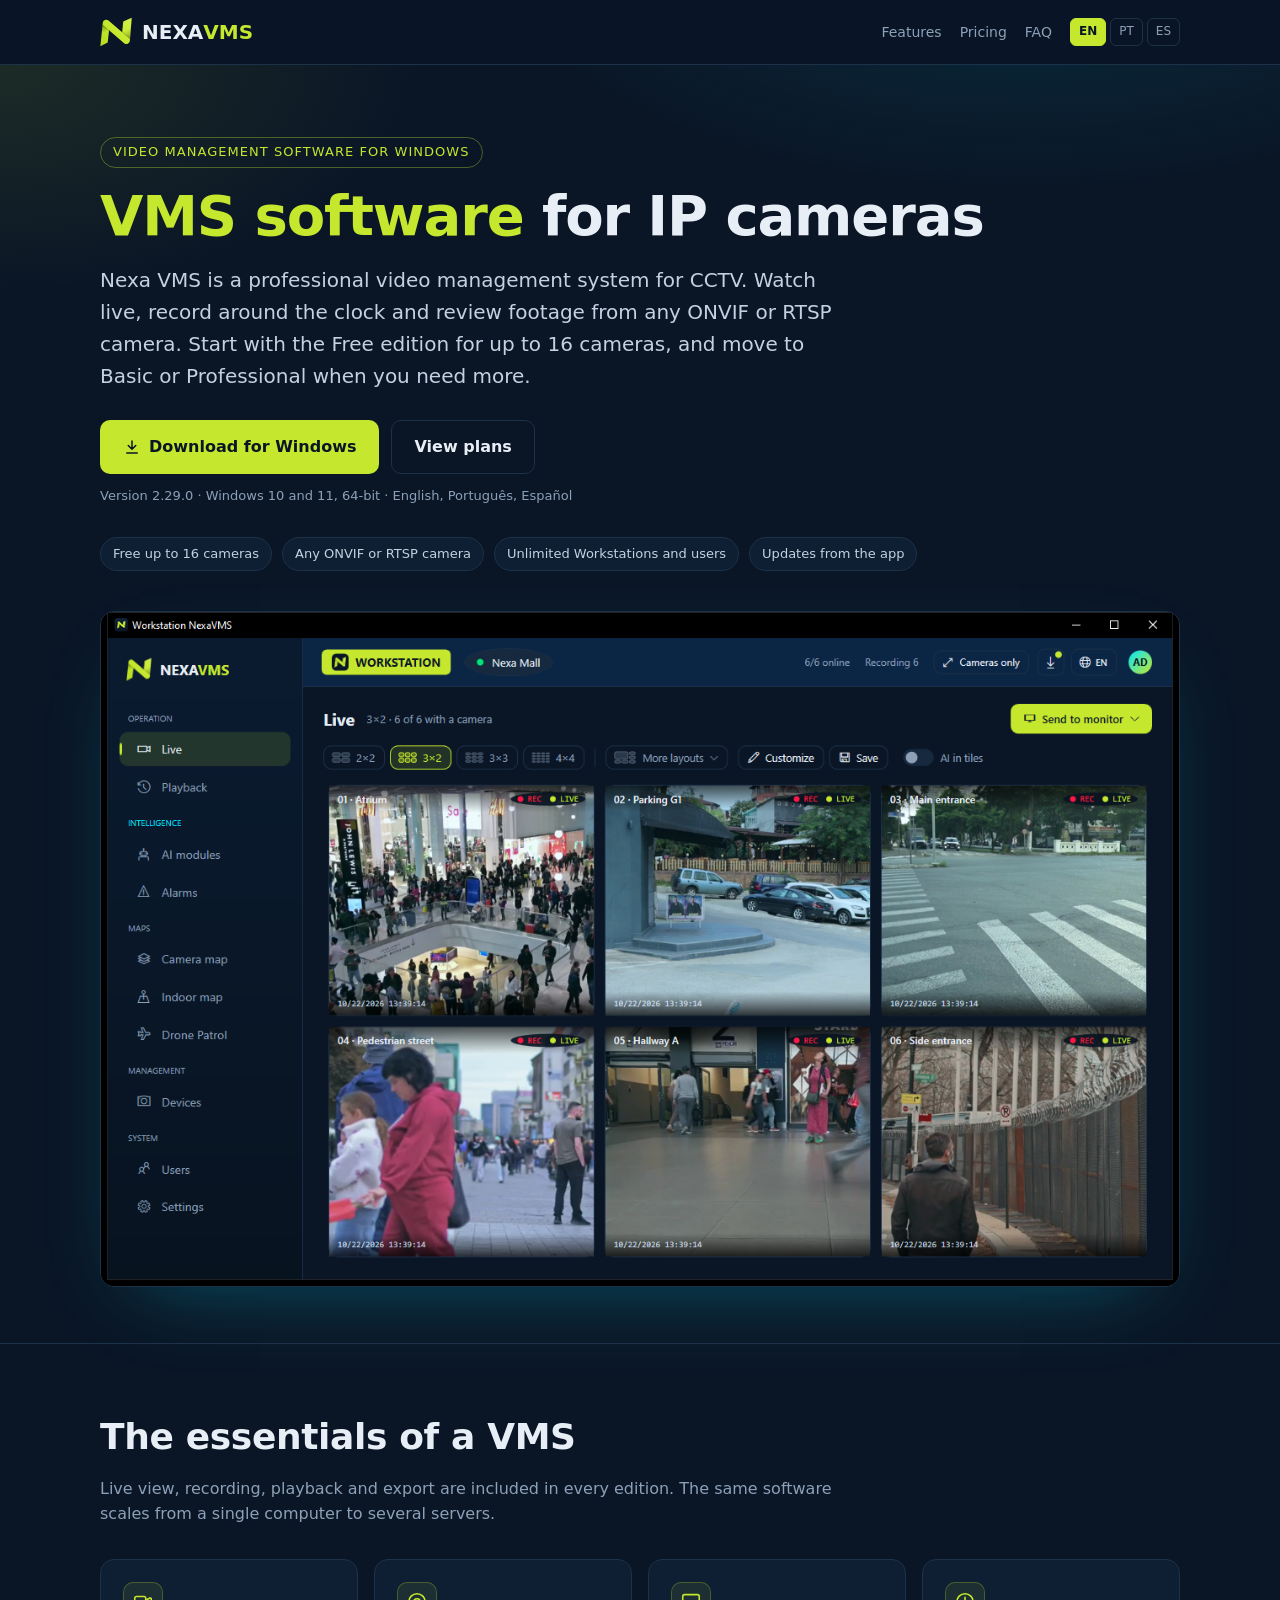
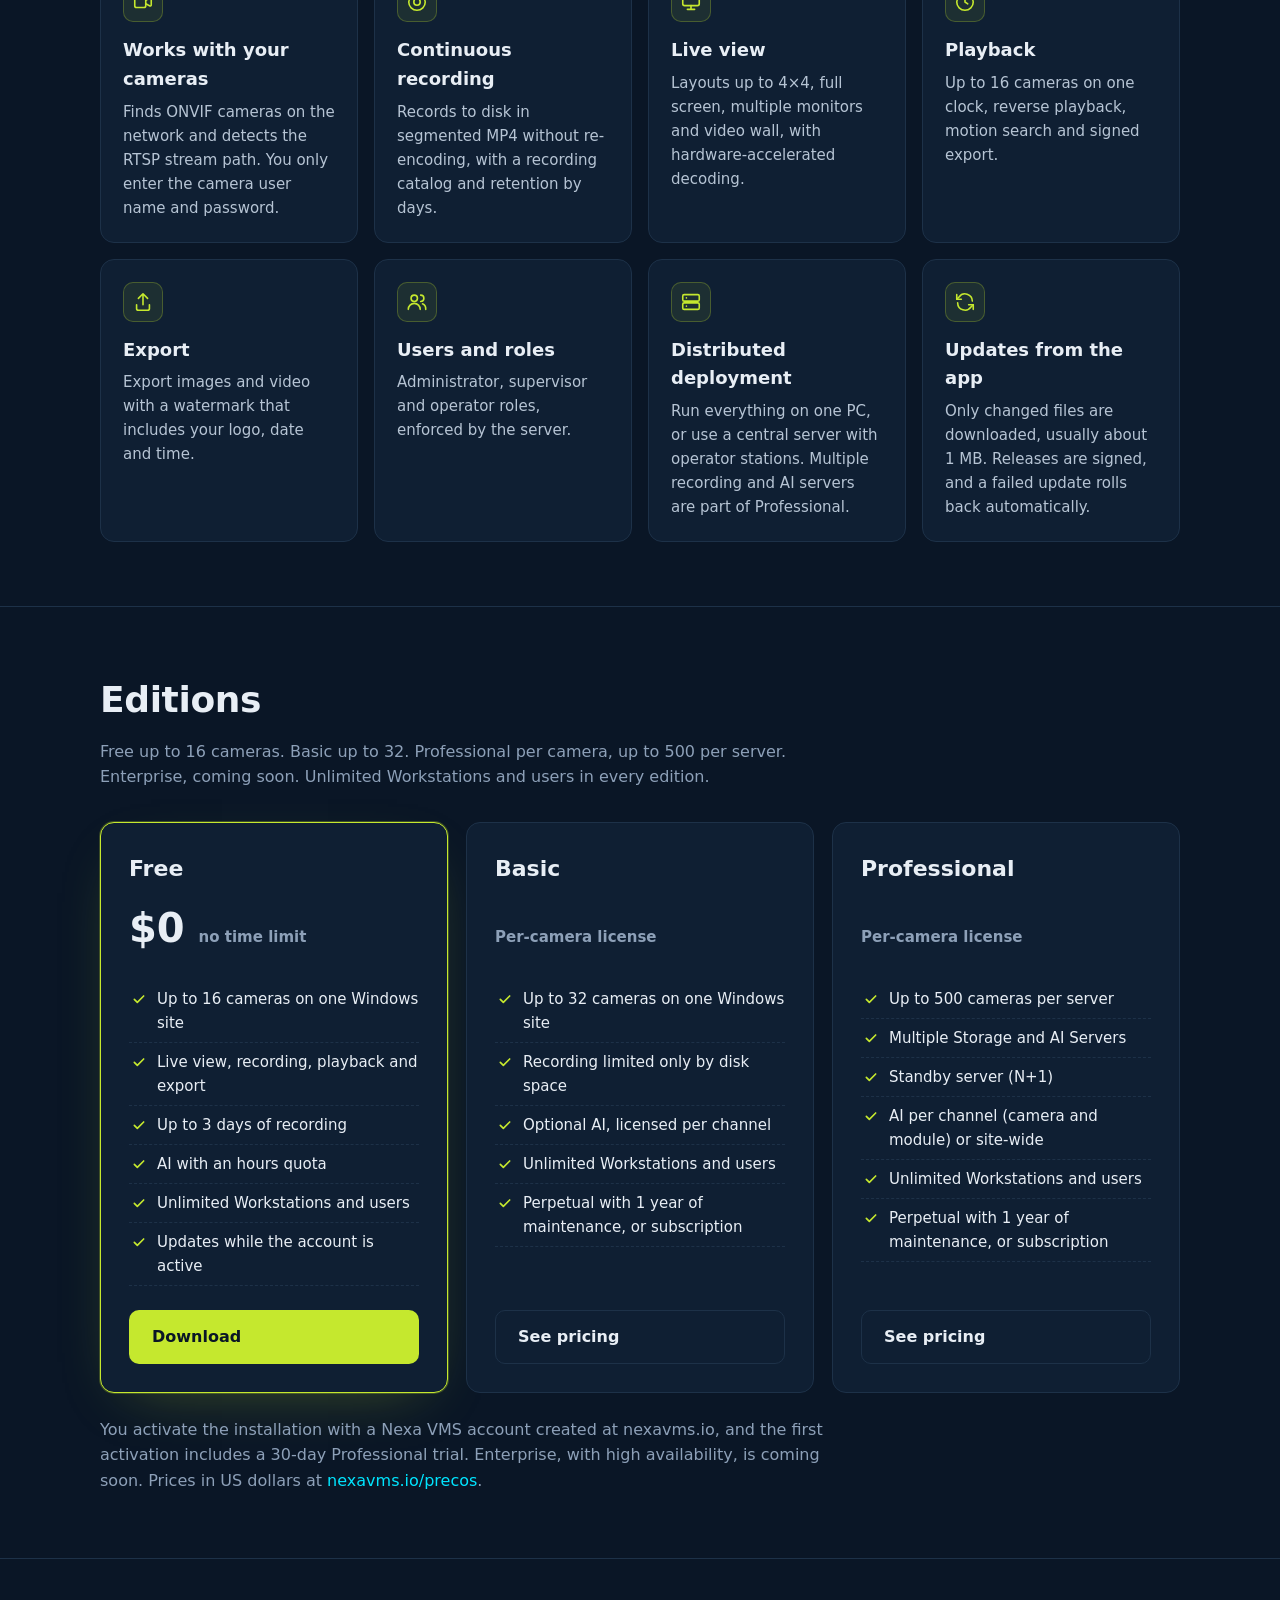
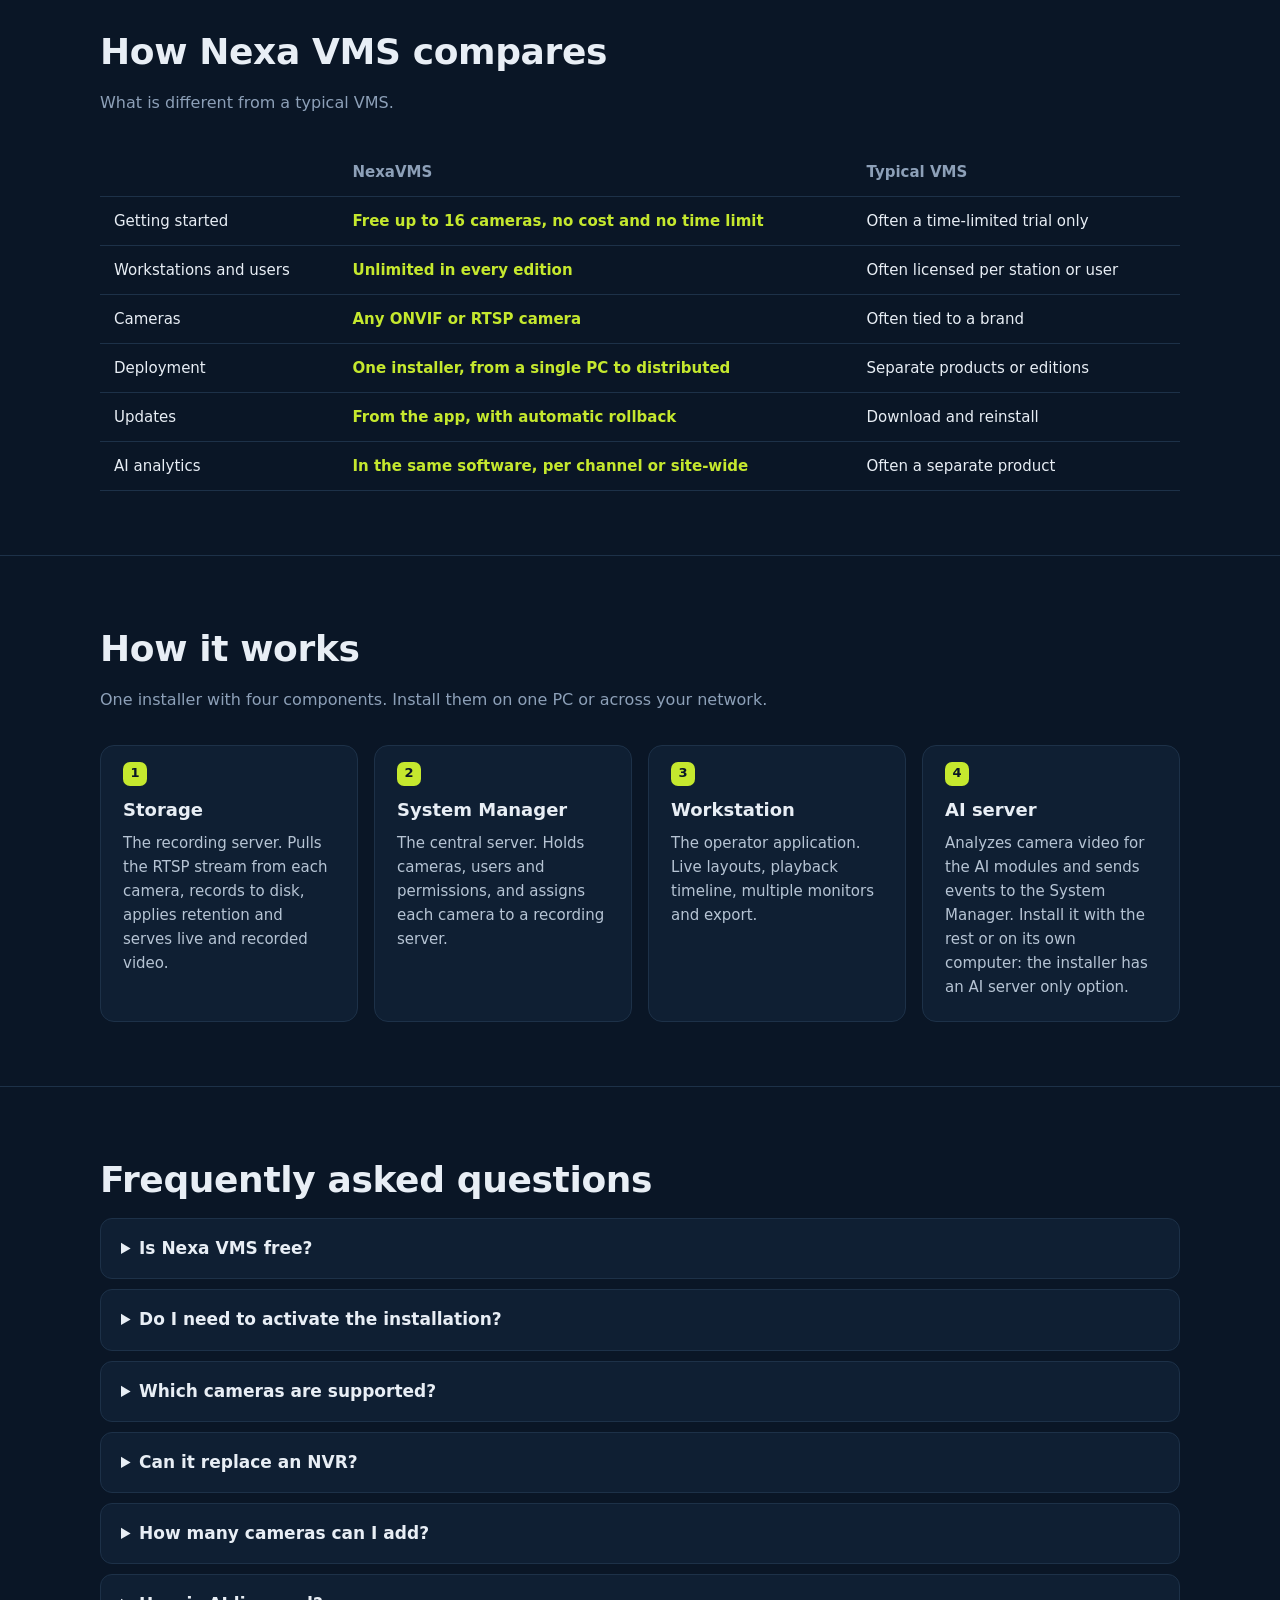
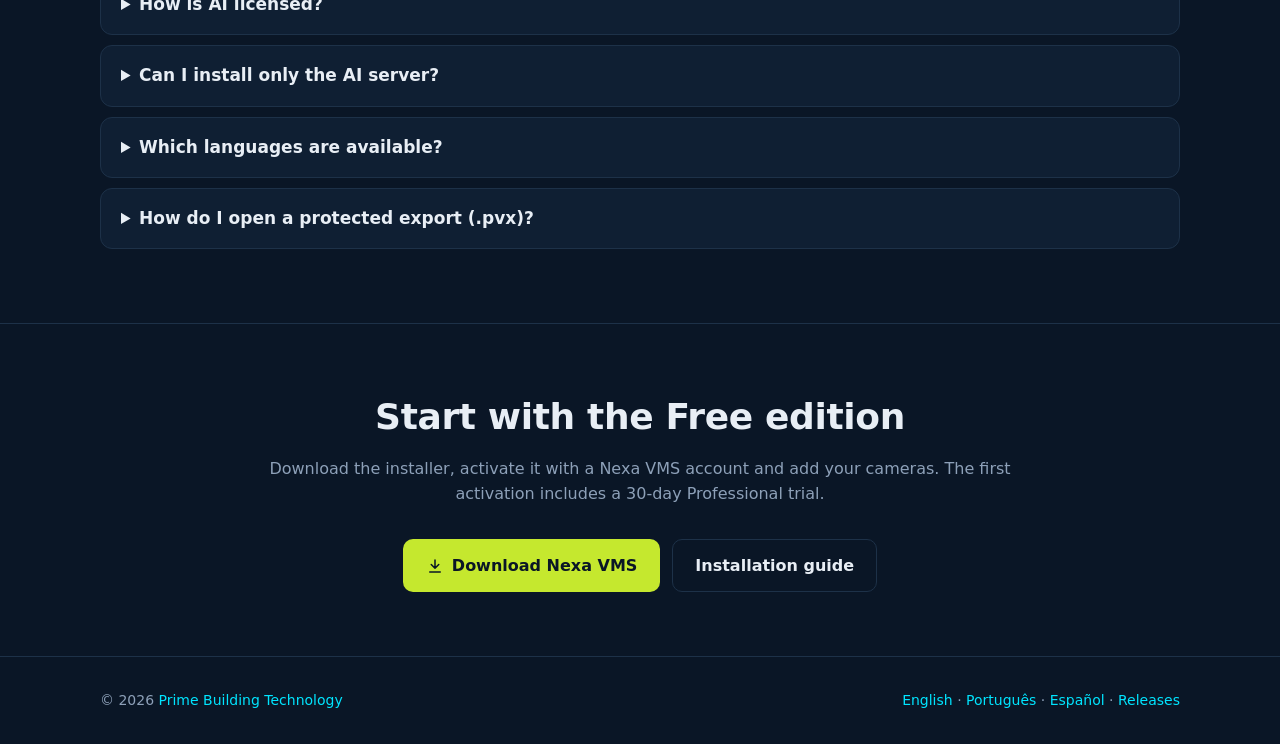
==== docs/index.html @ 9f3c4d34 "NexaVMS 2.29.0" ====
<!doctype html>
<html lang="en">
<head>
<meta charset="utf-8">
<meta name="viewport" content="width=device-width, initial-scale=1">
<title>NexaVMS | VMS software for IP cameras and CCTV</title>
<meta name="description" content="Video management software (VMS) for Windows. Live view, continuous recording, playback and export for any ONVIF or RTSP IP camera. Free edition for up to 16 cameras.">
<link rel="canonical" href="https://daniel1ux.github.io/Prime-VMS-Public/">
<link rel="alternate" hreflang="en" href="https://daniel1ux.github.io/Prime-VMS-Public/">
<link rel="alternate" hreflang="pt-BR" href="https://daniel1ux.github.io/Prime-VMS-Public/pt/">
<link rel="alternate" hreflang="es" href="https://daniel1ux.github.io/Prime-VMS-Public/es/">
<link rel="alternate" hreflang="x-default" href="https://daniel1ux.github.io/Prime-VMS-Public/">
<meta name="theme-color" content="#0a1626">
<meta property="og:type" content="website">
<meta property="og:site_name" content="NexaVMS">
<meta property="og:title" content="NexaVMS | VMS software for IP cameras">
<meta property="og:description" content="Live view, continuous recording, playback and export for any ONVIF or RTSP camera. Free up to 16 cameras, Basic up to 32 and Professional per camera.">
<meta property="og:url" content="https://daniel1ux.github.io/Prime-VMS-Public/">
<meta property="og:image" content="https://daniel1ux.github.io/Prime-VMS-Public/assets/og.png">
<meta property="og:locale" content="en_US">
<meta property="og:locale:alternate" content="pt_BR">
<meta property="og:locale:alternate" content="es_ES">
<meta name="twitter:card" content="summary_large_image">
<link rel="icon" href="assets/favicon.svg" type="image/svg+xml">
<link rel="stylesheet" href="assets/site.css">
<script type="application/ld+json">
{
  "@context": "https://schema.org",
  "@type": "SoftwareApplication",
  "name": "NexaVMS",
  "description": "Video management software (VMS) for IP cameras: live view, continuous recording, playback and export. Free edition up to 16 cameras, Basic up to 32 and Professional per camera, up to 500 per server. Unlimited Workstations and users in every edition.",
  "applicationCategory": "SecurityApplication",
  "applicationSubCategory": "Video management software (VMS)",
  "operatingSystem": "Windows 10, Windows 11",
  "softwareVersion": "2.29.0",
  "inLanguage": ["en", "pt-BR", "es"],
  "downloadUrl": "https://github.com/Daniel1ux/Prime-VMS-Public/releases/latest",
  "url": "https://daniel1ux.github.io/Prime-VMS-Public/",
  "image": "https://daniel1ux.github.io/Prime-VMS-Public/assets/workstation-en.png",
  "offers": { "@type": "Offer", "name": "Nexa VMS Free", "description": "Free edition: up to 16 cameras on one Windows site, up to 3 days of recording, no time limit.", "price": "0", "priceCurrency": "USD", "category": "free", "url": "https://nexavms.io/precos" },
  "publisher": { "@type": "Organization", "name": "Prime Building Technology", "url": "https://primebr.com.br/" }
}
</script>
<script type="application/ld+json">
{
  "@context": "https://schema.org",
  "@type": "FAQPage",
  "mainEntity": [
    { "@type": "Question", "name": "Is Nexa VMS free?", "acceptedAnswer": { "@type": "Answer", "text": "The Free edition costs nothing and has no time limit. It covers up to 16 cameras on one Windows site, with up to 3 days of recording and an AI hours quota. Basic and Professional are licensed per camera, either as a perpetual license with 1 year of maintenance or as a subscription. Prices in US dollars are at nexavms.io/precos." } },
    { "@type": "Question", "name": "Do I need to activate the installation?", "acceptedAnswer": { "@type": "Answer", "text": "Yes. You activate the installation from the System Manager Console with a Nexa VMS account created at nexavms.io. Until it is activated, the system does not record or show video. The first activation includes a 30-day Professional trial. After that, the installation returns to Free unless you buy a license." } },
    { "@type": "Question", "name": "Which cameras are supported?", "acceptedAnswer": { "@type": "Answer", "text": "Any IP camera with ONVIF or RTSP. Nexa VMS finds ONVIF cameras on the network and detects the stream path." } },
    { "@type": "Question", "name": "Can it replace an NVR?", "acceptedAnswer": { "@type": "Answer", "text": "Nexa VMS records IP cameras directly on a Windows PC or server, with retention by days. It can also record from existing recorders that provide RTSP streams." } },
    { "@type": "Question", "name": "How many cameras can I add?", "acceptedAnswer": { "@type": "Answer", "text": "Up to 16 on Free and up to 32 on Basic. Professional is licensed per camera, up to 500 per server, with multiple Storage and AI Servers and a standby server (N+1). The Enterprise edition, with high availability, is coming soon." } },
    { "@type": "Question", "name": "How is AI licensed?", "acceptedAnswer": { "@type": "Answer", "text": "Video analytics (people counting, face recognition, license plates, smart search and perimeter protection) are licensed per channel, meaning per camera and module, or as site-wide AI. Free includes an AI hours quota. On Free, face recognition is available only in demo mode and during the trial." } },
    { "@type": "Question", "name": "Can I install only the AI server?", "acceptedAnswer": { "@type": "Answer", "text": "Yes. In the installer, choose AI server only. It installs just the AI server on that computer, with its own name, address and password, and can connect it to an existing System Manager right away or later. You can have several AI servers." } },
    { "@type": "Question", "name": "Which languages are available?", "acceptedAnswer": { "@type": "Answer", "text": "English, Portuguese (Brazil) and Spanish, in the apps, the installer and the release notes." } }
  ]
}
</script>
</head>
<body>
<header class="top">
  <div class="wrap">
    <a class="brand" href="./"><img class="logo-n" src="assets/nexavms-n.svg" width="32" height="32" alt=""><span>NEXA<b>VMS</b></span></a>
    <nav>
      <a class="hide-sm" href="#features">Features</a>
      <a class="hide-sm" href="#pricing">Pricing</a>
      <a class="hide-sm" href="#faq">FAQ</a>
      <span class="langs"><a href="./" aria-current="page" hreflang="en">EN</a><a href="pt/" hreflang="pt-BR">PT</a><a href="es/" hreflang="es">ES</a></span>
    </nav>
  </div>
</header>

<main>
<div class="hero">
  <div class="wrap">
    <span class="eyebrow">Video management software for Windows</span>
    <h1><em>VMS software</em> for IP cameras</h1>
    <p class="lead">Nexa VMS is a professional video management system for CCTV. Watch live, record around the clock and review footage from any ONVIF or RTSP camera. Start with the Free edition for up to 16 cameras, and move to Basic or Professional when you need more.</p>
    <div class="cta">
      <a class="btn btn-primary" href="https://github.com/Daniel1ux/Prime-VMS-Public/releases/latest"><svg viewBox="0 0 24 24" aria-hidden="true"><path d="M12 4v11M7 10l5 5 5-5M5 20h14"/></svg>Download for Windows</a>
      <a class="btn btn-ghost" href="#pricing">View plans</a>
      <small>Version 2.29.0 · Windows 10 and 11, 64-bit · English, Português, Español</small>
    </div>
    <div class="trust">
      <span>Free up to 16 cameras</span><span>Any ONVIF or RTSP camera</span><span>Unlimited Workstations and users</span><span>Updates from the app</span>
    </div>
    <img class="shot" src="assets/workstation-en.png" width="1280" height="800" alt="Nexa VMS Workstation with a live view layout of IP cameras">
  </div>
</div>

<section id="features">
  <div class="wrap">
    <h2>The essentials of a VMS</h2>
    <p class="sub">Live view, recording, playback and export are included in every edition. The same software scales from a single computer to several servers.</p>
    <div class="grid">
      <div class="card"><div class="ico"><svg viewBox="0 0 24 24" aria-hidden="true"><path d="M15 10l4.55-2.28A1 1 0 0 1 21 8.62v6.76a1 1 0 0 1-1.45.9L15 14"/><rect x="3" y="6" width="12" height="12" rx="2"/></svg></div><h3>Works with your cameras</h3><p>Finds ONVIF cameras on the network and detects the RTSP stream path. You only enter the camera user name and password.</p></div>
      <div class="card"><div class="ico"><svg viewBox="0 0 24 24" aria-hidden="true"><circle cx="12" cy="12" r="9"/><circle cx="12" cy="12" r="3.5"/></svg></div><h3>Continuous recording</h3><p>Records to disk in segmented MP4 without re-encoding, with a recording catalog and retention by days.</p></div>
      <div class="card"><div class="ico"><svg viewBox="0 0 24 24" aria-hidden="true"><rect x="3" y="4" width="18" height="12" rx="2"/><path d="M8 20h8M12 16v4"/></svg></div><h3>Live view</h3><p>Layouts up to 4×4, full screen, multiple monitors and video wall, with hardware-accelerated decoding.</p></div>
      <div class="card"><div class="ico"><svg viewBox="0 0 24 24" aria-hidden="true"><circle cx="12" cy="12" r="9"/><path d="M12 7v5l3 2"/></svg></div><h3>Playback</h3><p>Up to 16 cameras on one clock, reverse playback, motion search and signed export.</p></div>
      <div class="card"><div class="ico"><svg viewBox="0 0 24 24" aria-hidden="true"><path d="M12 15V3M7 8l5-5 5 5"/><path d="M5 15v4a2 2 0 0 0 2 2h10a2 2 0 0 0 2-2v-4"/></svg></div><h3>Export</h3><p>Export images and video with a watermark that includes your logo, date and time.</p></div>
      <div class="card"><div class="ico"><svg viewBox="0 0 24 24" aria-hidden="true"><circle cx="9" cy="8" r="3.5"/><path d="M2.5 20a6.5 6.5 0 0 1 13 0"/><path d="M16 4.5a3.5 3.5 0 0 1 0 7M18 14a6 6 0 0 1 3.5 6"/></svg></div><h3>Users and roles</h3><p>Administrator, supervisor and operator roles, enforced by the server.</p></div>
      <div class="card"><div class="ico"><svg viewBox="0 0 24 24" aria-hidden="true"><rect x="3" y="4" width="18" height="7" rx="1.5"/><rect x="3" y="13" width="18" height="7" rx="1.5"/><path d="M7 7.5h.01M7 16.5h.01"/></svg></div><h3>Distributed deployment</h3><p>Run everything on one PC, or use a central server with operator stations. Multiple recording and AI servers are part of Professional.</p></div>
      <div class="card"><div class="ico"><svg viewBox="0 0 24 24" aria-hidden="true"><path d="M20 11a8 8 0 0 0-14.5-4.5L3 9"/><path d="M3 4v5h5"/><path d="M4 13a8 8 0 0 0 14.5 4.5L21 15"/><path d="M21 20v-5h-5"/></svg></div><h3>Updates from the app</h3><p>Only changed files are downloaded, usually about 1 MB. Releases are signed, and a failed update rolls back automatically.</p></div>
    </div>
  </div>
</section>

<section id="pricing">
  <div class="wrap">
    <h2>Editions</h2>
    <p class="sub">Free up to 16 cameras. Basic up to 32. Professional per camera, up to 500 per server. Enterprise, coming soon. Unlimited Workstations and users in every edition.</p>
    <div class="plans">
      <div class="plan free">
        <h3>Free</h3>
        <div class="price">$0 <small>no time limit</small></div>
        <ul>
          <li>Up to 16 cameras on one Windows site</li>
          <li>Live view, recording, playback and export</li>
          <li>Up to 3 days of recording</li>
          <li>AI with an hours quota</li>
          <li>Unlimited Workstations and users</li>
          <li>Updates while the account is active</li>
        </ul>
        <a class="btn btn-primary" href="https://github.com/Daniel1ux/Prime-VMS-Public/releases/latest">Download</a>
      </div>
      <div class="plan">
        <h3>Basic</h3>
        <div class="price"><small>Per-camera license</small></div>
        <ul>
          <li>Up to 32 cameras on one Windows site</li>
          <li>Recording limited only by disk space</li>
          <li>Optional AI, licensed per channel</li>
          <li>Unlimited Workstations and users</li>
          <li>Perpetual with 1 year of maintenance, or subscription</li>
        </ul>
        <a class="btn btn-ghost" href="https://nexavms.io/precos">See pricing</a>
      </div>
      <div class="plan">
        <h3>Professional</h3>
        <div class="price"><small>Per-camera license</small></div>
        <ul>
          <li>Up to 500 cameras per server</li>
          <li>Multiple Storage and AI Servers</li>
          <li>Standby server (N+1)</li>
          <li>AI per channel (camera and module) or site-wide</li>
          <li>Unlimited Workstations and users</li>
          <li>Perpetual with 1 year of maintenance, or subscription</li>
        </ul>
        <a class="btn btn-ghost" href="https://nexavms.io/precos">See pricing</a>
      </div>
    </div>
    <p class="sub" style="margin:24px 0 0">You activate the installation with a Nexa VMS account created at nexavms.io, and the first activation includes a 30-day Professional trial. Enterprise, with high availability, is coming soon. Prices in US dollars at <a href="https://nexavms.io/precos">nexavms.io/precos</a>.</p>
  </div>
</section>

<section>
  <div class="wrap">
    <h2>How Nexa VMS compares</h2>
    <p class="sub">What is different from a typical VMS.</p>
    <div class="table-wrap">
      <table>
        <thead><tr><th></th><th>NexaVMS</th><th>Typical VMS</th></tr></thead>
        <tbody>
          <tr><td>Getting started</td><td class="us">Free up to 16 cameras, no cost and no time limit</td><td>Often a time-limited trial only</td></tr>
          <tr><td>Workstations and users</td><td class="us">Unlimited in every edition</td><td>Often licensed per station or user</td></tr>
          <tr><td>Cameras</td><td class="us">Any ONVIF or RTSP camera</td><td>Often tied to a brand</td></tr>
          <tr><td>Deployment</td><td class="us">One installer, from a single PC to distributed</td><td>Separate products or editions</td></tr>
          <tr><td>Updates</td><td class="us">From the app, with automatic rollback</td><td>Download and reinstall</td></tr>
          <tr><td>AI analytics</td><td class="us">In the same software, per channel or site-wide</td><td>Often a separate product</td></tr>
        </tbody>
      </table>
    </div>
  </div>
</section>

<section>
  <div class="wrap">
    <h2>How it works</h2>
    <p class="sub">One installer with four components. Install them on one PC or across your network.</p>
    <div class="flow">
      <div class="card"><h3>Storage</h3><p>The recording server. Pulls the RTSP stream from each camera, records to disk, applies retention and serves live and recorded video.</p></div>
      <div class="card"><h3>System Manager</h3><p>The central server. Holds cameras, users and permissions, and assigns each camera to a recording server.</p></div>
      <div class="card"><h3>Workstation</h3><p>The operator application. Live layouts, playback timeline, multiple monitors and export.</p></div>
      <div class="card"><h3>AI server</h3><p>Analyzes camera video for the AI modules and sends events to the System Manager. Install it with the rest or on its own computer: the installer has an AI server only option.</p></div>
    </div>
  </div>
</section>

<section id="faq">
  <div class="wrap">
    <h2>Frequently asked questions</h2>
    <details><summary>Is Nexa VMS free?</summary><p>The Free edition costs nothing and has no time limit. It covers up to 16 cameras on one Windows site, with up to 3 days of recording and an AI hours quota. Basic and Professional are licensed per camera, either as a perpetual license with 1 year of maintenance or as a subscription. Prices in US dollars are at <a href="https://nexavms.io/precos">nexavms.io/precos</a>.</p></details>
    <details><summary>Do I need to activate the installation?</summary><p>Yes. You activate the installation from the System Manager Console with a Nexa VMS account created at <a href="https://nexavms.io/">nexavms.io</a>. Until it is activated, the system does not record or show video. The first activation includes a 30-day Professional trial. After that, the installation returns to Free unless you buy a license.</p></details>
    <details><summary>Which cameras are supported?</summary><p>Any IP camera with ONVIF or RTSP. Nexa VMS finds ONVIF cameras on the network and detects the stream path.</p></details>
    <details><summary>Can it replace an NVR?</summary><p>Nexa VMS records IP cameras directly on a Windows PC or server, with retention by days. It can also record from existing recorders that provide RTSP streams.</p></details>
    <details><summary>How many cameras can I add?</summary><p>Up to 16 on Free and up to 32 on Basic. Professional is licensed per camera, up to 500 per server, with multiple Storage and AI Servers and a standby server (N+1). The Enterprise edition, with high availability, is coming soon.</p></details>
    <details><summary>How is AI licensed?</summary><p>Video analytics (people counting, face recognition, license plates, smart search and perimeter protection) are licensed per channel, meaning per camera and module, or as site-wide AI. Free includes an AI hours quota. On Free, face recognition is available only in demo mode and during the trial.</p></details>
    <details><summary>Can I install only the AI server?</summary><p>Yes. In the installer, choose AI server only. It installs just the AI server on that computer, with its own name, address and password, and can connect it to an existing System Manager right away or later. You can have several AI servers.</p></details>
    <details><summary>Which languages are available?</summary><p>English, Portuguese (Brazil) and Spanish, in the apps, the installer and the release notes.</p></details>
    <details><summary>How do I open a protected export (.pvx)?</summary><p>Protected exports are encrypted with a password and only open in Nexa Player, free, for Windows. <a href="https://github.com/Daniel1ux/Prime-VMS-Public/releases/latest/download/NexaPlayer-win-x64.zip">Download Nexa Player</a>, extract the zip, open PrimePlayer.exe, choose the .pvx file and enter the password. Nexa Player shows whether each video is intact and signed.</p></details>
  </div>
</section>

<section class="final">
  <div class="wrap">
    <h2>Start with the Free edition</h2>
    <p class="sub" style="margin-left:auto;margin-right:auto">Download the installer, activate it with a Nexa VMS account and add your cameras. The first activation includes a 30-day Professional trial.</p>
    <div class="cta">
      <a class="btn btn-primary" href="https://github.com/Daniel1ux/Prime-VMS-Public/releases/latest"><svg viewBox="0 0 24 24" aria-hidden="true"><path d="M12 4v11M7 10l5 5 5-5M5 20h14"/></svg>Download Nexa VMS</a>
      <a class="btn btn-ghost" href="https://github.com/Daniel1ux/Prime-VMS-Public#readme">Installation guide</a>
    </div>
  </div>
</section>
</main>

<footer>
  <div class="wrap">
    <span>© 2026 <a href="https://primebr.com.br/">Prime Building Technology</a></span>
    <span><a href="./">English</a> · <a href="pt/">Português</a> · <a href="es/">Español</a> · <a href="https://github.com/Daniel1ux/Prime-VMS-Public/releases">Releases</a></span>
  </div>
</footer>
</body>
</html>
---- docs/assets/site.css ----
:root {
  --bg: #0a1626;
  --surface: #0f1f33;
  --elevated: #16293f;
  --navy: #0b2545;
  --line: #1d3148;
  --lime: #c5e82e;
  --lime-hover: #b2d419;
  --cyan: #00e5ff;
  --text: #e8eef5;
  --muted: #8da0b8;
  --radius: 14px;
  --max: 1120px;
}
* { box-sizing: border-box; }
html { scroll-behavior: smooth; }
body {
  margin: 0;
  background: var(--bg);
  color: var(--text);
  font: 16px/1.6 "Segoe UI", system-ui, -apple-system, Roboto, "Helvetica Neue", Arial, sans-serif;
  -webkit-font-smoothing: antialiased;
}
a { color: var(--cyan); text-decoration: none; }
a:hover { text-decoration: underline; }
img { max-width: 100%; height: auto; display: block; }
.wrap { max-width: var(--max); margin: 0 auto; padding: 0 20px; }

/* topo */
.top { position: sticky; top: 0; z-index: 10; background: rgba(10, 22, 38, .92); backdrop-filter: blur(8px); border-bottom: 1px solid var(--line); }
.top .wrap { display: flex; align-items: center; gap: 16px; height: 64px; }
.brand { display: flex; align-items: center; gap: 10px; font-weight: 800; font-size: 20px; color: var(--text); }
.brand:hover { text-decoration: none; }
.logo { width: 32px; height: 32px; border-radius: 9px; background: var(--lime); color: var(--bg); display: grid; place-items: center; font-weight: 900; font-size: 19px; }
.logo-n { width: 32px; height: 32px; display: block; }
.brand b { color: var(--lime); }
.top nav { margin-left: auto; display: flex; align-items: center; gap: 18px; font-size: 14px; }
.top nav a { color: var(--muted); }
.top nav a:hover { color: var(--text); text-decoration: none; }
.langs { display: flex; gap: 4px; }
.langs a { padding: 3px 8px; border: 1px solid var(--line); border-radius: 6px; font-size: 12px; color: var(--muted); }
.langs a[aria-current="page"] { background: var(--lime); border-color: var(--lime); color: var(--bg); font-weight: 700; }

/* botões */
.btn { display: inline-flex; align-items: center; gap: 8px; padding: 13px 22px; border-radius: 10px; font-weight: 700; font-size: 16px; border: 1px solid transparent; }
.btn:hover { text-decoration: none; }
.btn-primary { background: var(--lime); color: var(--bg); }
.btn-primary:hover { background: var(--lime-hover); }
.btn-ghost { border-color: var(--line); color: var(--text); }
.btn-ghost:hover { border-color: var(--lime); background: var(--elevated); }

/* hero */
.hero { padding: 72px 0 56px; background: radial-gradient(900px 420px at 80% -10%, rgba(0, 229, 255, .12), transparent 60%), radial-gradient(700px 380px at 0% 0%, rgba(197, 232, 46, .10), transparent 60%); }
.eyebrow { display: inline-block; font-size: 13px; letter-spacing: .08em; text-transform: uppercase; color: var(--lime); border: 1px solid rgba(197, 232, 46, .35); border-radius: 999px; padding: 4px 12px; margin-bottom: 18px; }
.hero h1 { font-size: clamp(34px, 5vw, 56px); line-height: 1.08; margin: 0 0 18px; letter-spacing: -.02em; }
.hero h1 em { font-style: normal; color: var(--lime); }
.hero p.lead { font-size: clamp(17px, 2vw, 20px); color: #c4d1e0; max-width: 760px; margin: 0 0 28px; }
.cta { display: flex; flex-wrap: wrap; gap: 12px; align-items: center; }
.cta small { color: var(--muted); font-size: 13px; width: 100%; }
.trust { display: flex; flex-wrap: wrap; gap: 10px; margin-top: 30px; }
.trust span { font-size: 13px; color: #c4d1e0; background: var(--surface); border: 1px solid var(--line); padding: 6px 12px; border-radius: 999px; }

/* seções */
section { padding: 64px 0; border-top: 1px solid var(--line); }
section h2 { font-size: clamp(26px, 3.4vw, 36px); margin: 0 0 10px; letter-spacing: -.01em; }
section .sub { color: var(--muted); margin: 0 0 32px; max-width: 760px; }
.grid { display: grid; gap: 16px; grid-template-columns: repeat(auto-fit, minmax(240px, 1fr)); }
.card { background: var(--surface); border: 1px solid var(--line); border-radius: var(--radius); padding: 22px; }
.card h3 { margin: 6px 0 6px; font-size: 18px; }
.card p { margin: 0; color: #b6c4d4; font-size: 15px; }
.ico { width: 40px; height: 40px; border-radius: 10px; background: rgba(197, 232, 46, .08); border: 1px solid rgba(197, 232, 46, .25); display: grid; place-items: center; margin-bottom: 14px; }
.ico svg { width: 22px; height: 22px; fill: none; stroke: var(--lime); stroke-width: 1.75; stroke-linecap: round; stroke-linejoin: round; }
.btn svg { width: 18px; height: 18px; fill: none; stroke: currentColor; stroke-width: 2; stroke-linecap: round; stroke-linejoin: round; }

/* planos */
.plans { display: grid; gap: 18px; grid-template-columns: repeat(auto-fit, minmax(300px, 1fr)); }
.plan { background: var(--surface); border: 1px solid var(--line); border-radius: var(--radius); padding: 28px; display: flex; flex-direction: column; }
.plan.free { border-color: var(--lime); box-shadow: 0 0 0 1px rgba(197, 232, 46, .25), 0 20px 60px -30px rgba(197, 232, 46, .35); }
.plan h3 { margin: 0; font-size: 22px; }
.price { font-size: 40px; font-weight: 800; margin: 10px 0 2px; }
.price small { font-size: 15px; font-weight: 600; color: var(--muted); }
.plan ul { list-style: none; padding: 0; margin: 18px 0 24px; flex: 1; }
.plan li { padding: 7px 0 7px 28px; position: relative; border-bottom: 1px dashed var(--line); font-size: 15px; }
.plan li::before { content: ""; position: absolute; left: 2px; top: 11px; width: 16px; height: 16px; background: var(--lime); -webkit-mask: url("data:image/svg+xml,%3Csvg xmlns='http://www.w3.org/2000/svg' viewBox='0 0 24 24' fill='none' stroke='black' stroke-width='2.5' stroke-linecap='round' stroke-linejoin='round'%3E%3Cpath d='M5 12.5l4.5 4.5L19 7.5'/%3E%3C/svg%3E") center / contain no-repeat; mask: url("data:image/svg+xml,%3Csvg xmlns='http://www.w3.org/2000/svg' viewBox='0 0 24 24' fill='none' stroke='black' stroke-width='2.5' stroke-linecap='round' stroke-linejoin='round'%3E%3Cpath d='M5 12.5l4.5 4.5L19 7.5'/%3E%3C/svg%3E") center / contain no-repeat; }
.plan li.soon::before { background: var(--muted); -webkit-mask: none; mask: none; width: 7px; height: 7px; border-radius: 50%; top: 15px; left: 6px; }
.tag { font-size: 11px; color: var(--cyan); border: 1px solid rgba(0, 229, 255, .4); border-radius: 999px; padding: 1px 8px; margin-left: 6px; white-space: nowrap; }

/* comparação */
.table-wrap { overflow-x: auto; }
table { width: 100%; border-collapse: collapse; font-size: 15px; min-width: 560px; }
th, td { text-align: left; padding: 12px 14px; border-bottom: 1px solid var(--line); }
th { color: var(--muted); font-weight: 600; }
td.us { color: var(--lime); font-weight: 600; }

/* como funciona */
.flow { display: grid; gap: 16px; grid-template-columns: repeat(auto-fit, minmax(220px, 1fr)); counter-reset: s; }
.flow .card { position: relative; padding-top: 44px; }
.flow .card::before { counter-increment: s; content: counter(s); position: absolute; top: 16px; left: 22px; width: 24px; height: 24px; border-radius: 7px; background: var(--lime); color: var(--bg); font-weight: 800; display: grid; place-items: center; font-size: 13px; }

/* screenshot */
.shot { margin-top: 40px; border: 1px solid var(--line); border-radius: var(--radius); overflow: hidden; box-shadow: 0 30px 80px -40px rgba(0, 229, 255, .35); }

/* faq */
details { background: var(--surface); border: 1px solid var(--line); border-radius: 12px; padding: 16px 20px; margin-bottom: 10px; }
summary { cursor: pointer; font-weight: 600; font-size: 17px; }
details p { color: #b6c4d4; margin: 10px 0 0; }

/* final */
.final { text-align: center; }
.final .cta { justify-content: center; }
footer { border-top: 1px solid var(--line); padding: 32px 0; color: var(--muted); font-size: 14px; }
footer .wrap { display: flex; flex-wrap: wrap; gap: 16px; justify-content: space-between; }

@media (max-width: 720px) {
  .top nav .hide-sm { display: none; }
  .hero { padding: 48px 0 40px; }
  section { padding: 48px 0; }
}
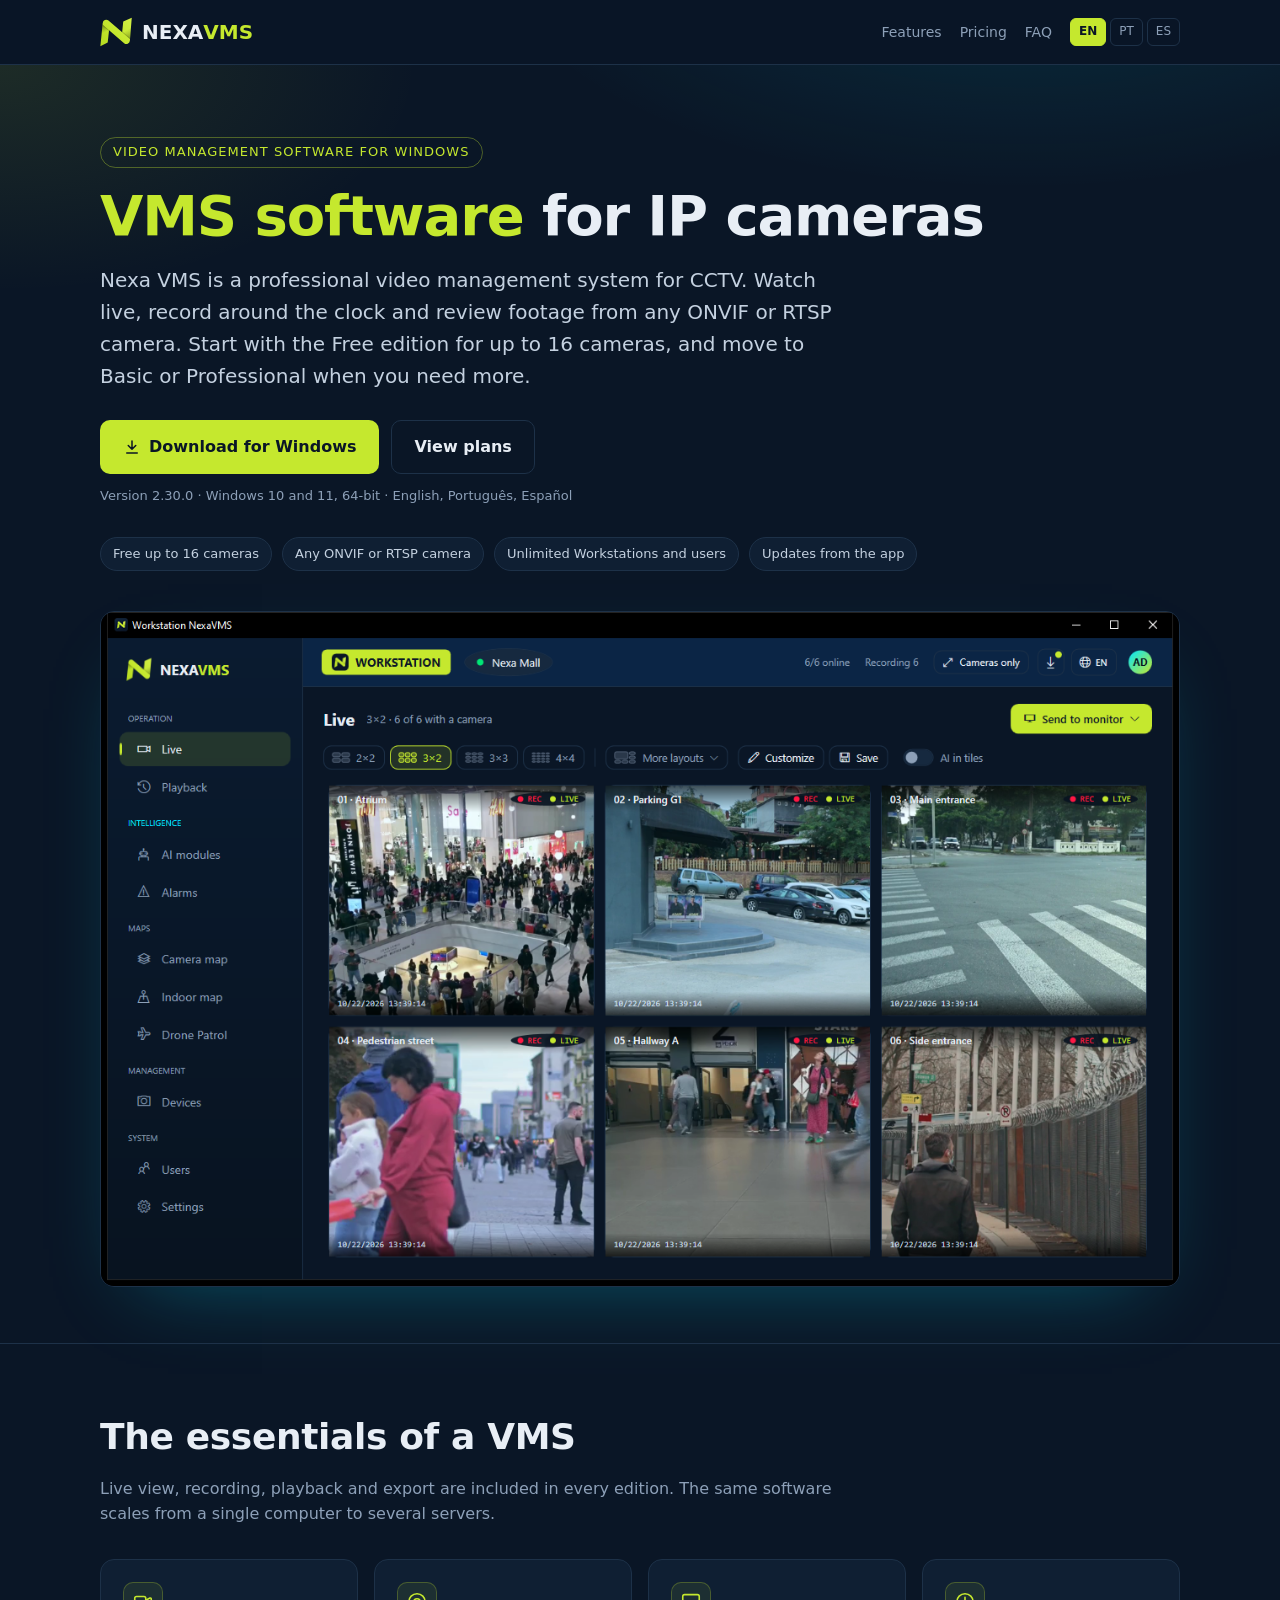
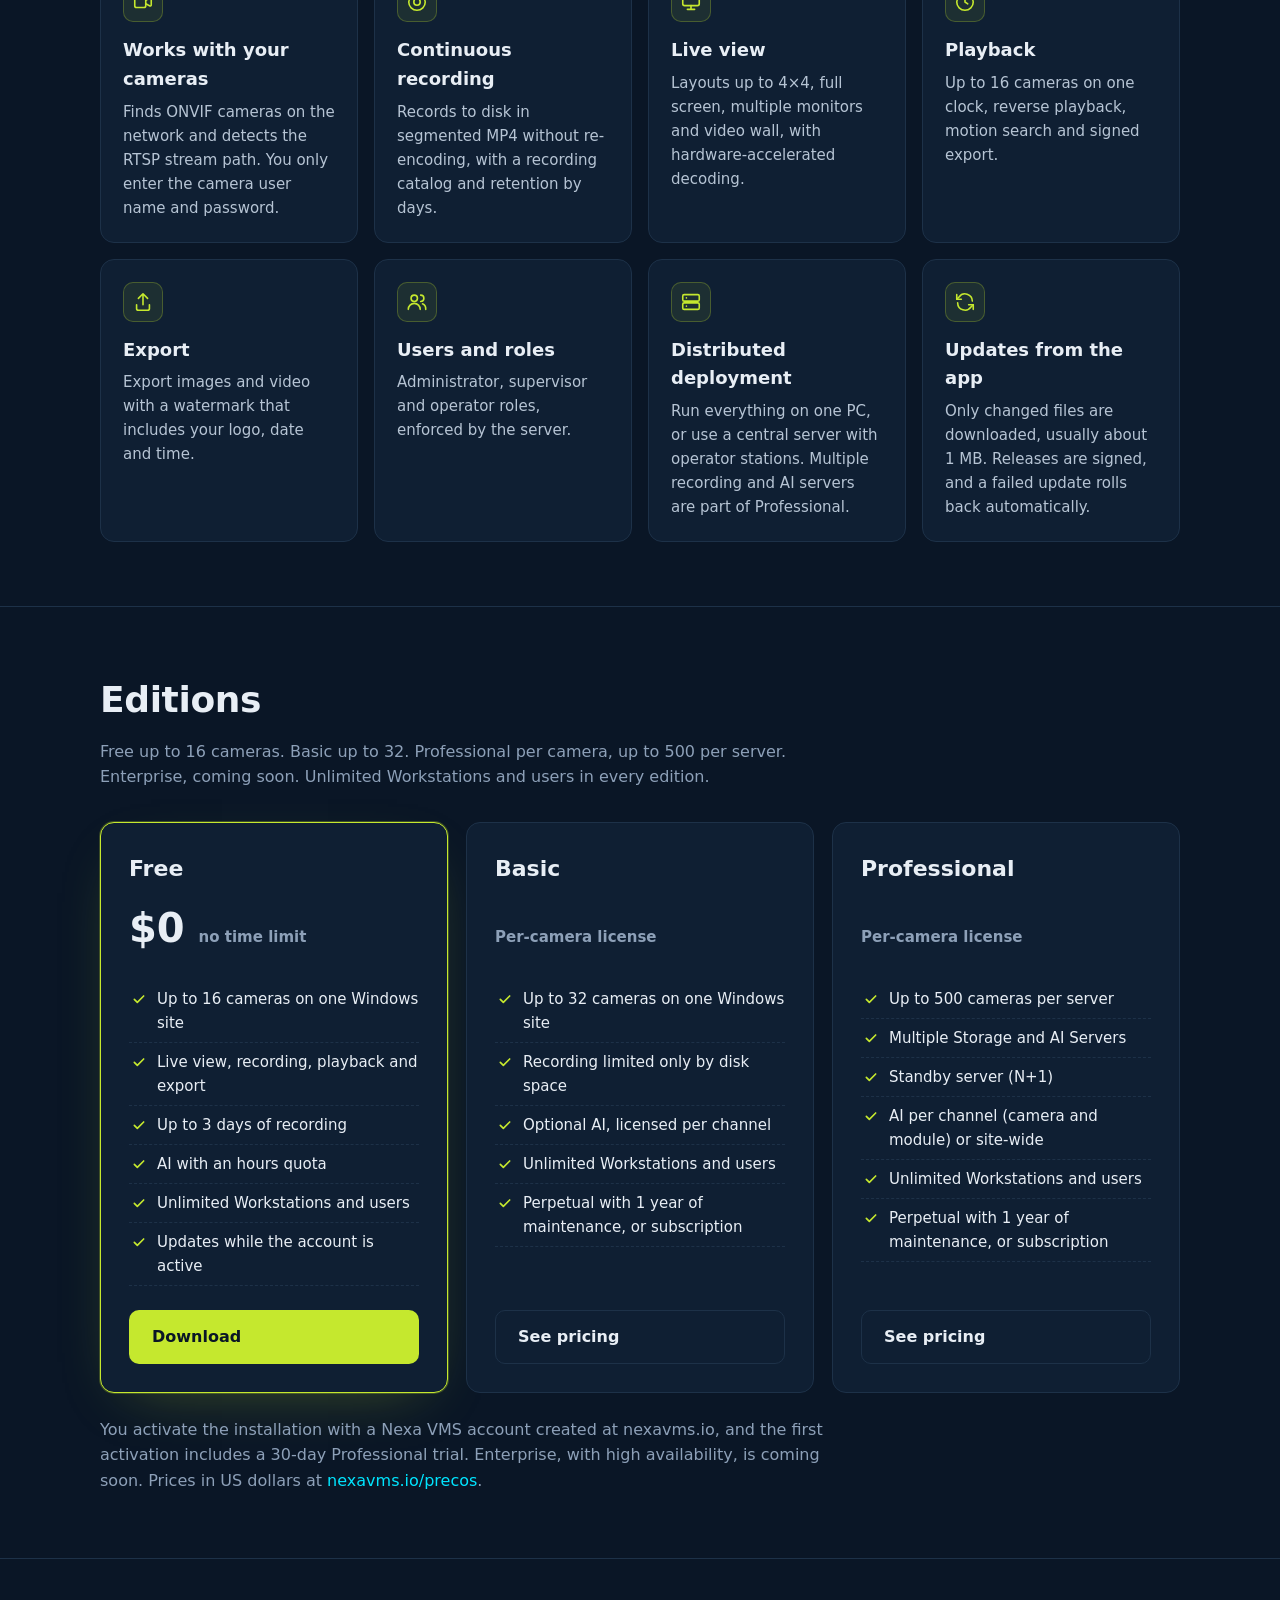
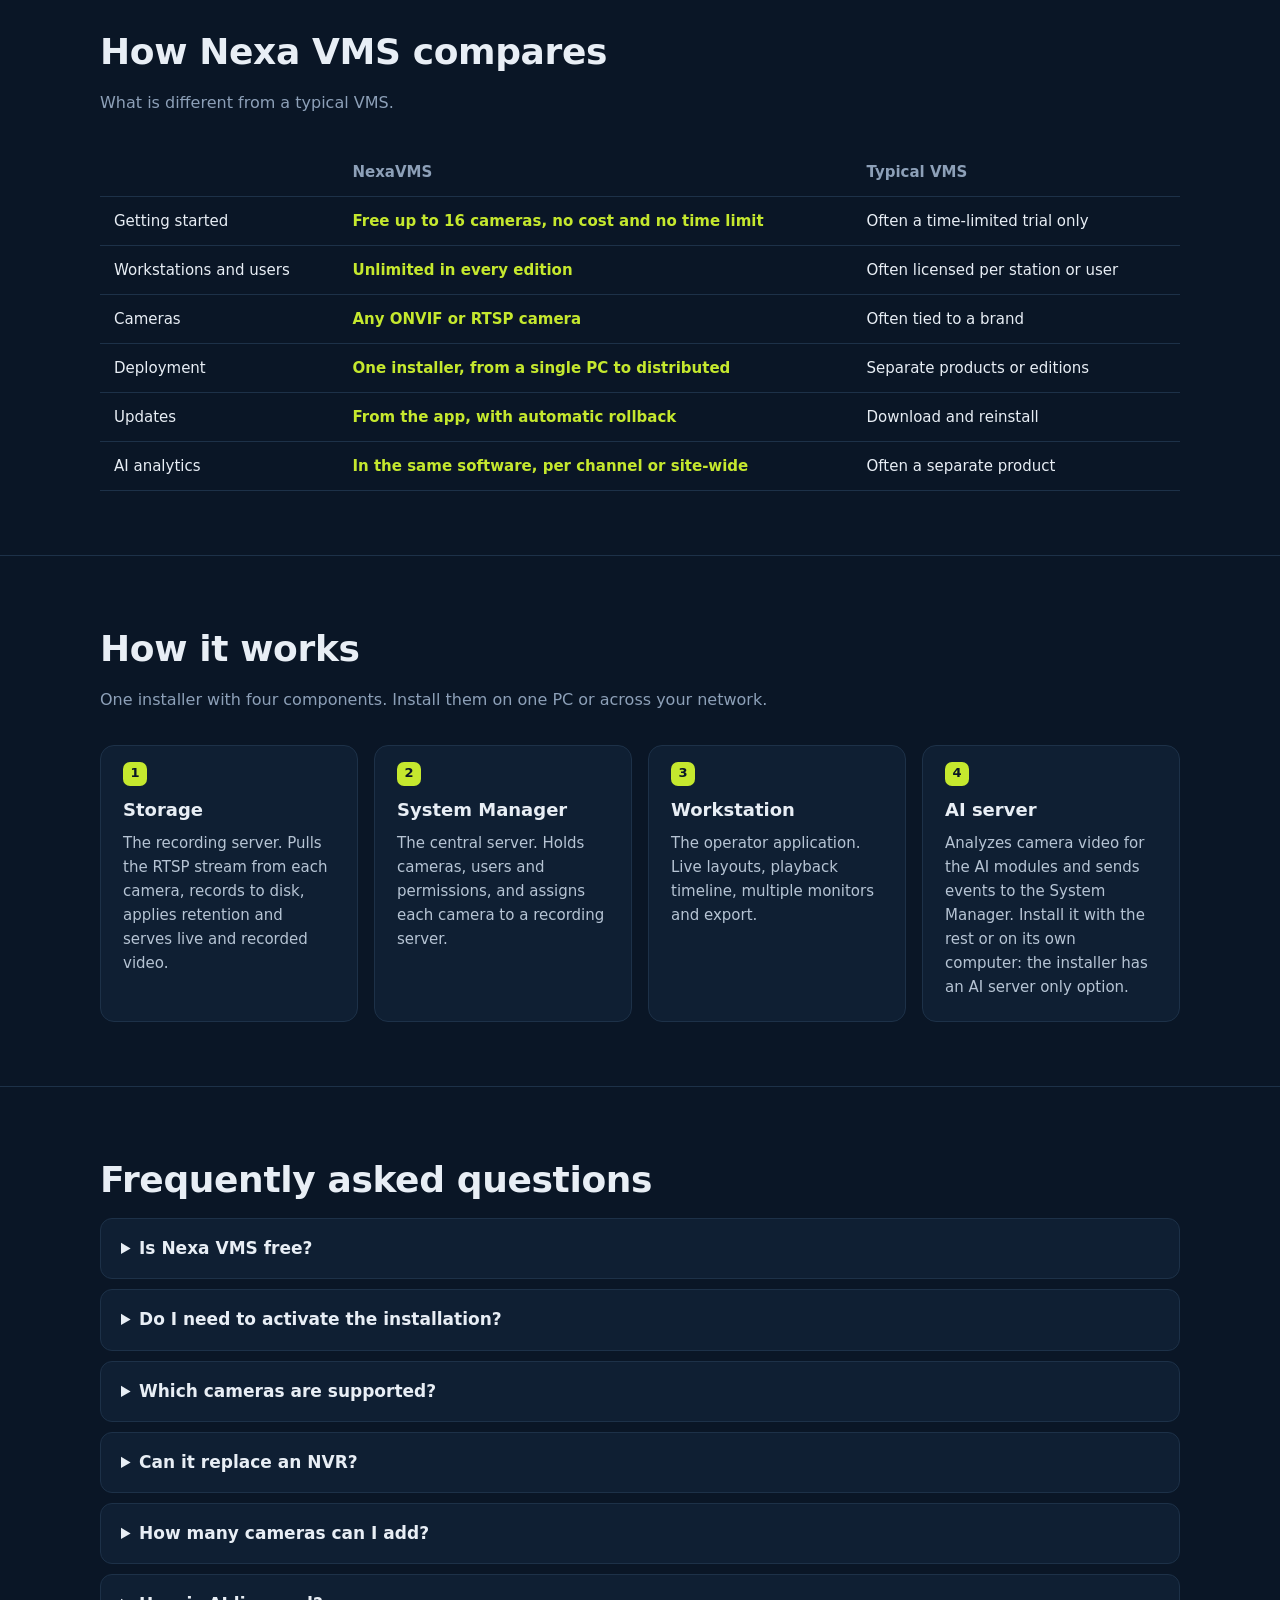
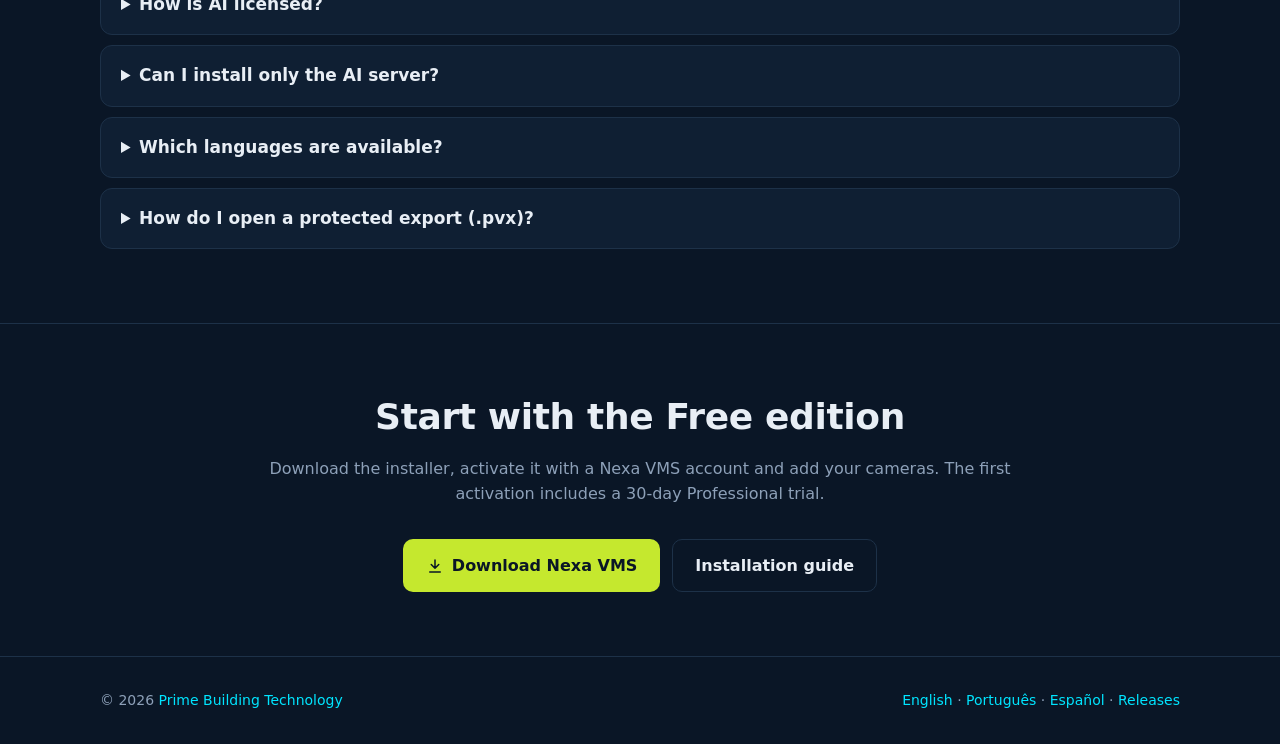
==== commit 0ae1392d: "Versão 2.30.0 na página de downloads" ====
--- a/docs/index.html
+++ b/docs/index.html
@@ -32,7 +32,7 @@
   "applicationCategory": "SecurityApplication",
   "applicationSubCategory": "Video management software (VMS)",
   "operatingSystem": "Windows 10, Windows 11",
-  "softwareVersion": "2.29.0",
+  "softwareVersion": "2.30.0",
   "inLanguage": ["en", "pt-BR", "es"],
   "downloadUrl": "https://github.com/Daniel1ux/Prime-VMS-Public/releases/latest",
   "url": "https://daniel1ux.github.io/Prime-VMS-Public/",
@@ -80,7 +80,7 @@
     <div class="cta">
       <a class="btn btn-primary" href="https://github.com/Daniel1ux/Prime-VMS-Public/releases/latest"><svg viewBox="0 0 24 24" aria-hidden="true"><path d="M12 4v11M7 10l5 5 5-5M5 20h14"/></svg>Download for Windows</a>
       <a class="btn btn-ghost" href="#pricing">View plans</a>
-      <small>Version 2.29.0 · Windows 10 and 11, 64-bit · English, Português, Español</small>
+      <small>Version 2.30.0 · Windows 10 and 11, 64-bit · English, Português, Español</small>
     </div>
     <div class="trust">
       <span>Free up to 16 cameras</span><span>Any ONVIF or RTSP camera</span><span>Unlimited Workstations and users</span><span>Updates from the app</span>
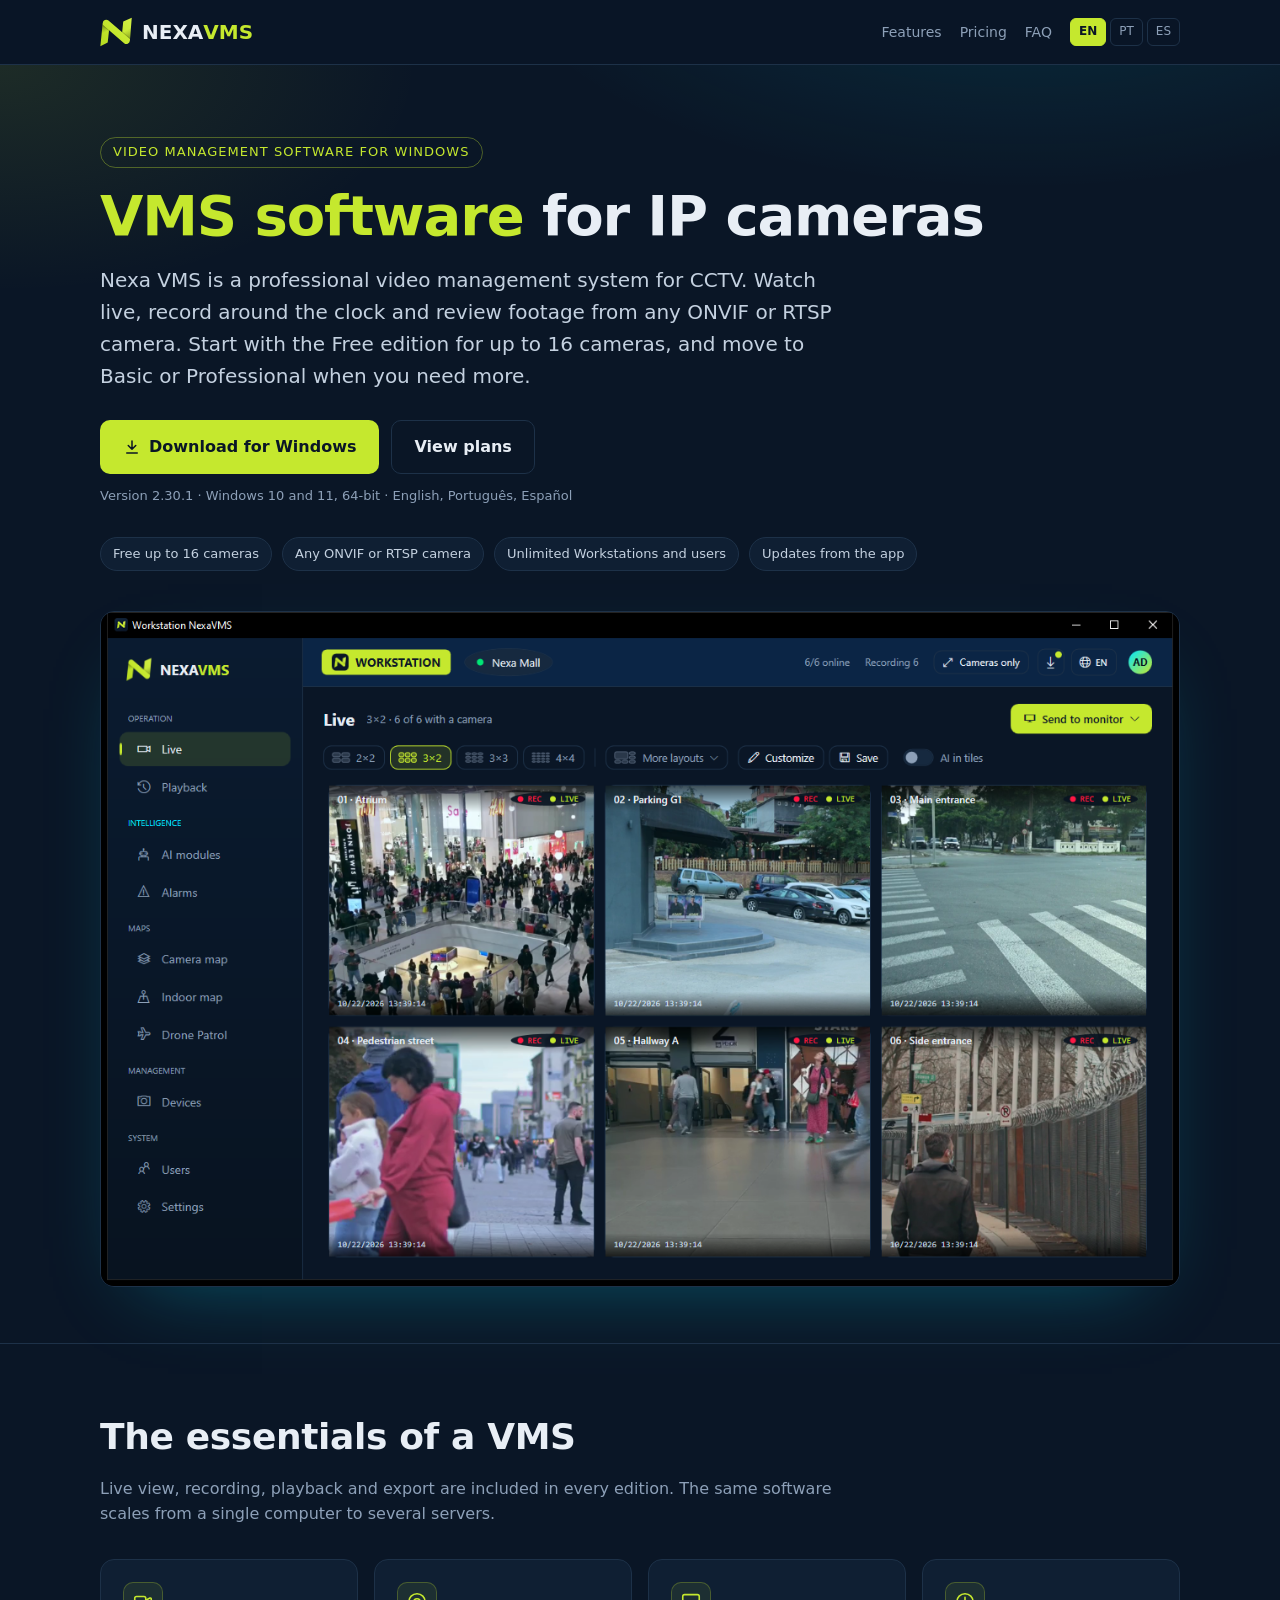
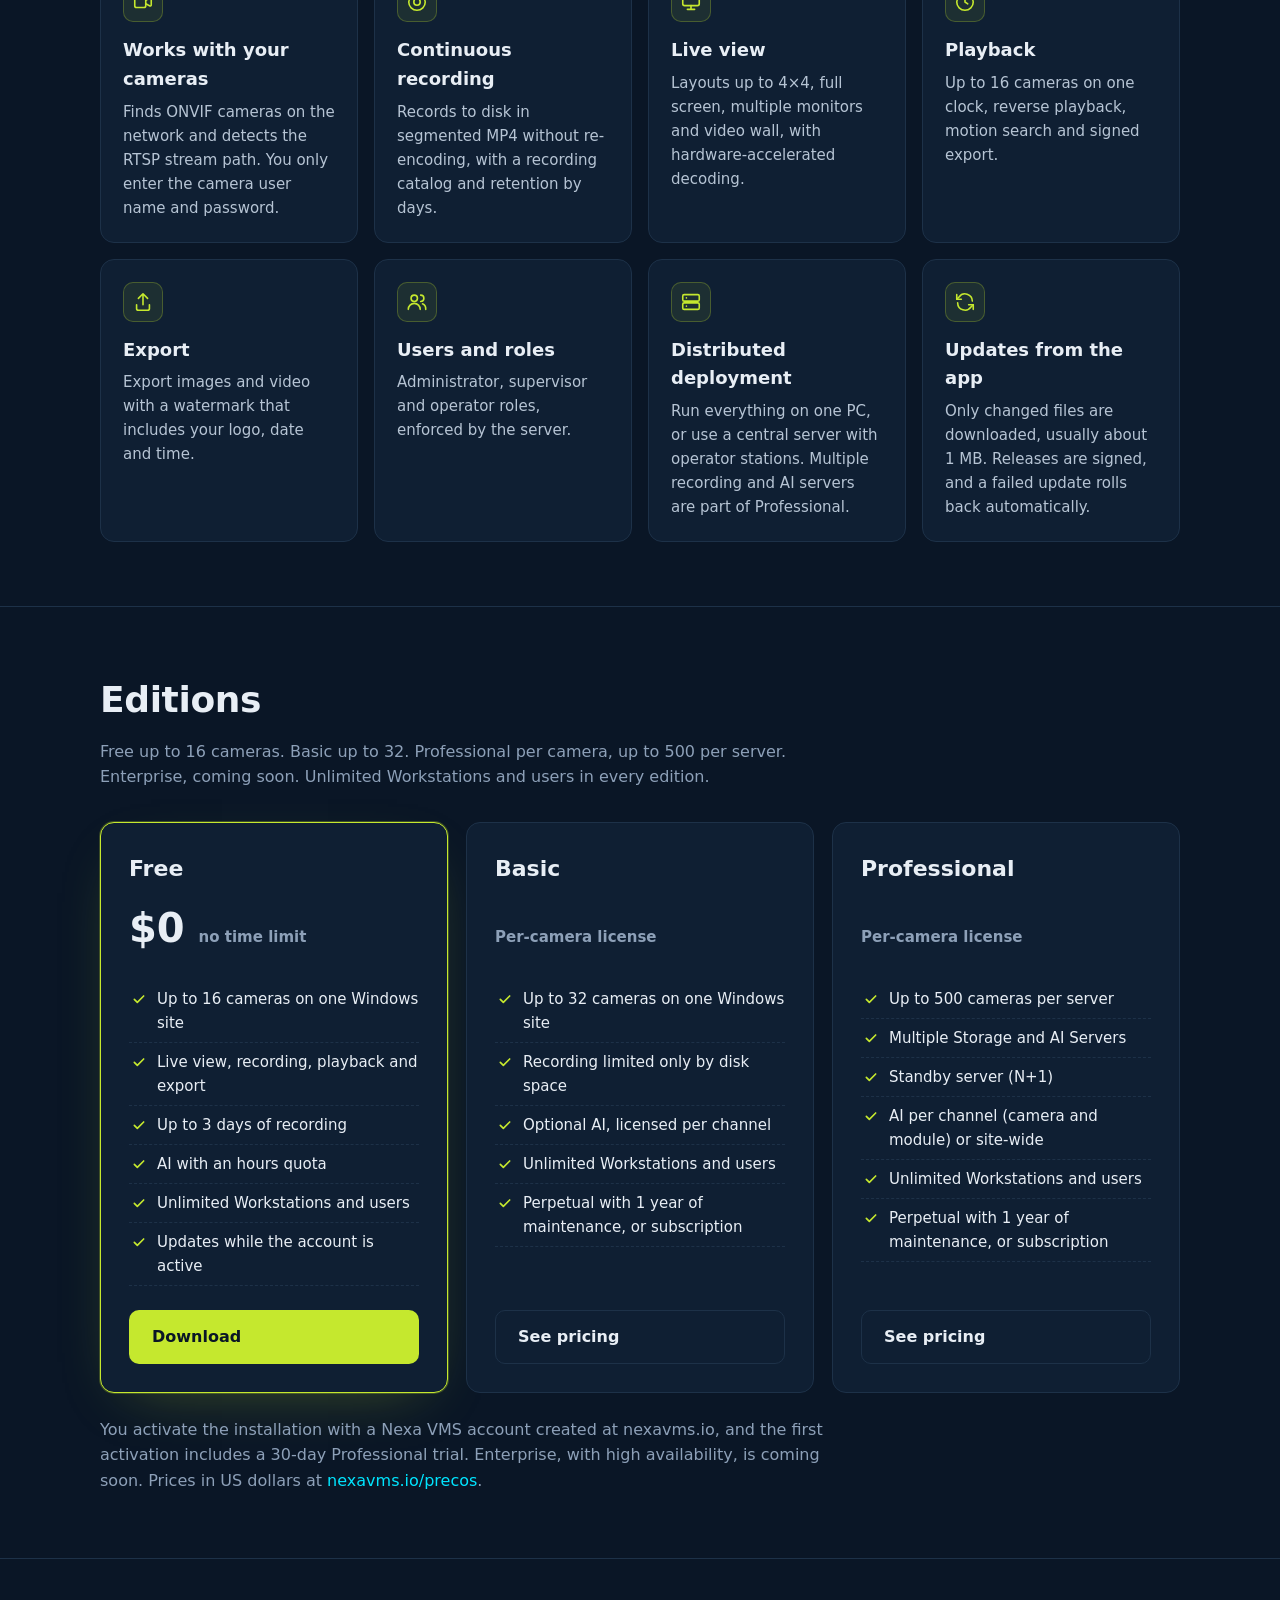
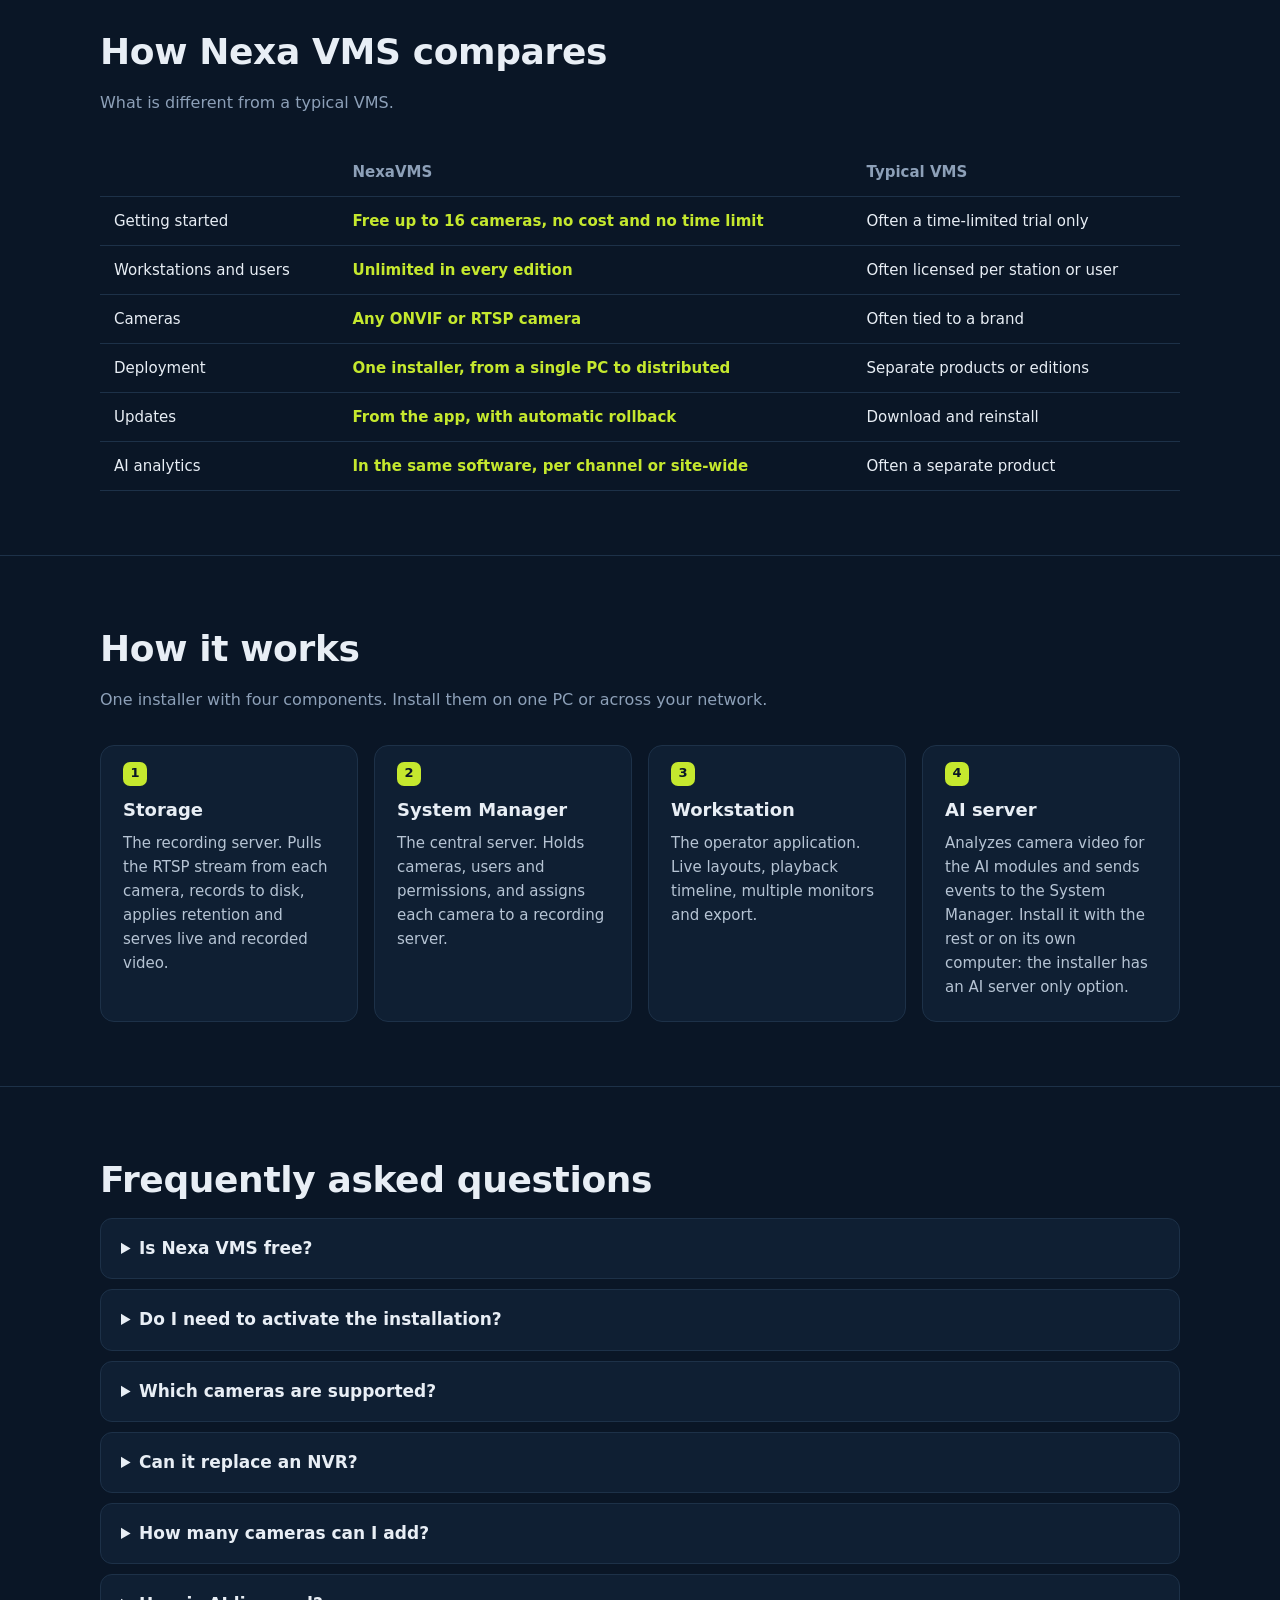
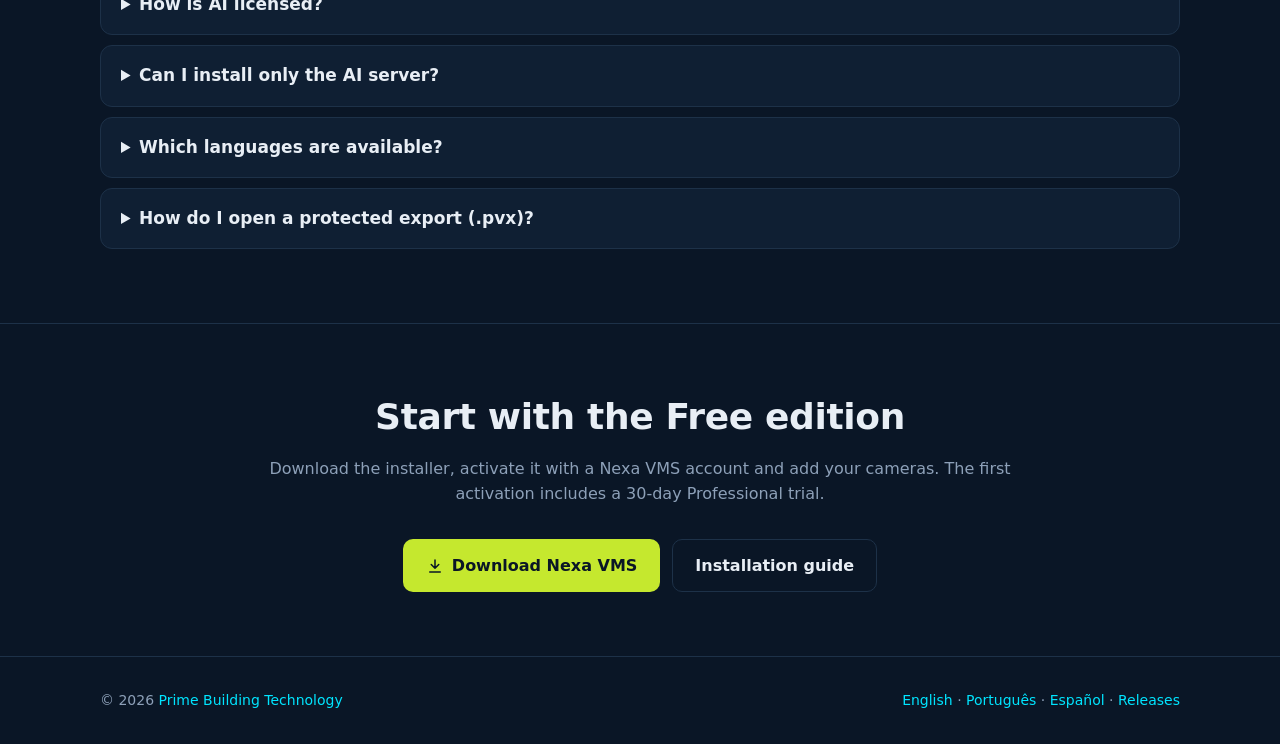
==== commit 428b065b: "Versão 2.30.1 na página de downloads" ====
--- a/docs/index.html
+++ b/docs/index.html
@@ -32,7 +32,7 @@
   "applicationCategory": "SecurityApplication",
   "applicationSubCategory": "Video management software (VMS)",
   "operatingSystem": "Windows 10, Windows 11",
-  "softwareVersion": "2.30.0",
+  "softwareVersion": "2.30.1",
   "inLanguage": ["en", "pt-BR", "es"],
   "downloadUrl": "https://github.com/Daniel1ux/Prime-VMS-Public/releases/latest",
   "url": "https://daniel1ux.github.io/Prime-VMS-Public/",
@@ -80,7 +80,7 @@
     <div class="cta">
       <a class="btn btn-primary" href="https://github.com/Daniel1ux/Prime-VMS-Public/releases/latest"><svg viewBox="0 0 24 24" aria-hidden="true"><path d="M12 4v11M7 10l5 5 5-5M5 20h14"/></svg>Download for Windows</a>
       <a class="btn btn-ghost" href="#pricing">View plans</a>
-      <small>Version 2.30.0 · Windows 10 and 11, 64-bit · English, Português, Español</small>
+      <small>Version 2.30.1 · Windows 10 and 11, 64-bit · English, Português, Español</small>
     </div>
     <div class="trust">
       <span>Free up to 16 cameras</span><span>Any ONVIF or RTSP camera</span><span>Unlimited Workstations and users</span><span>Updates from the app</span>
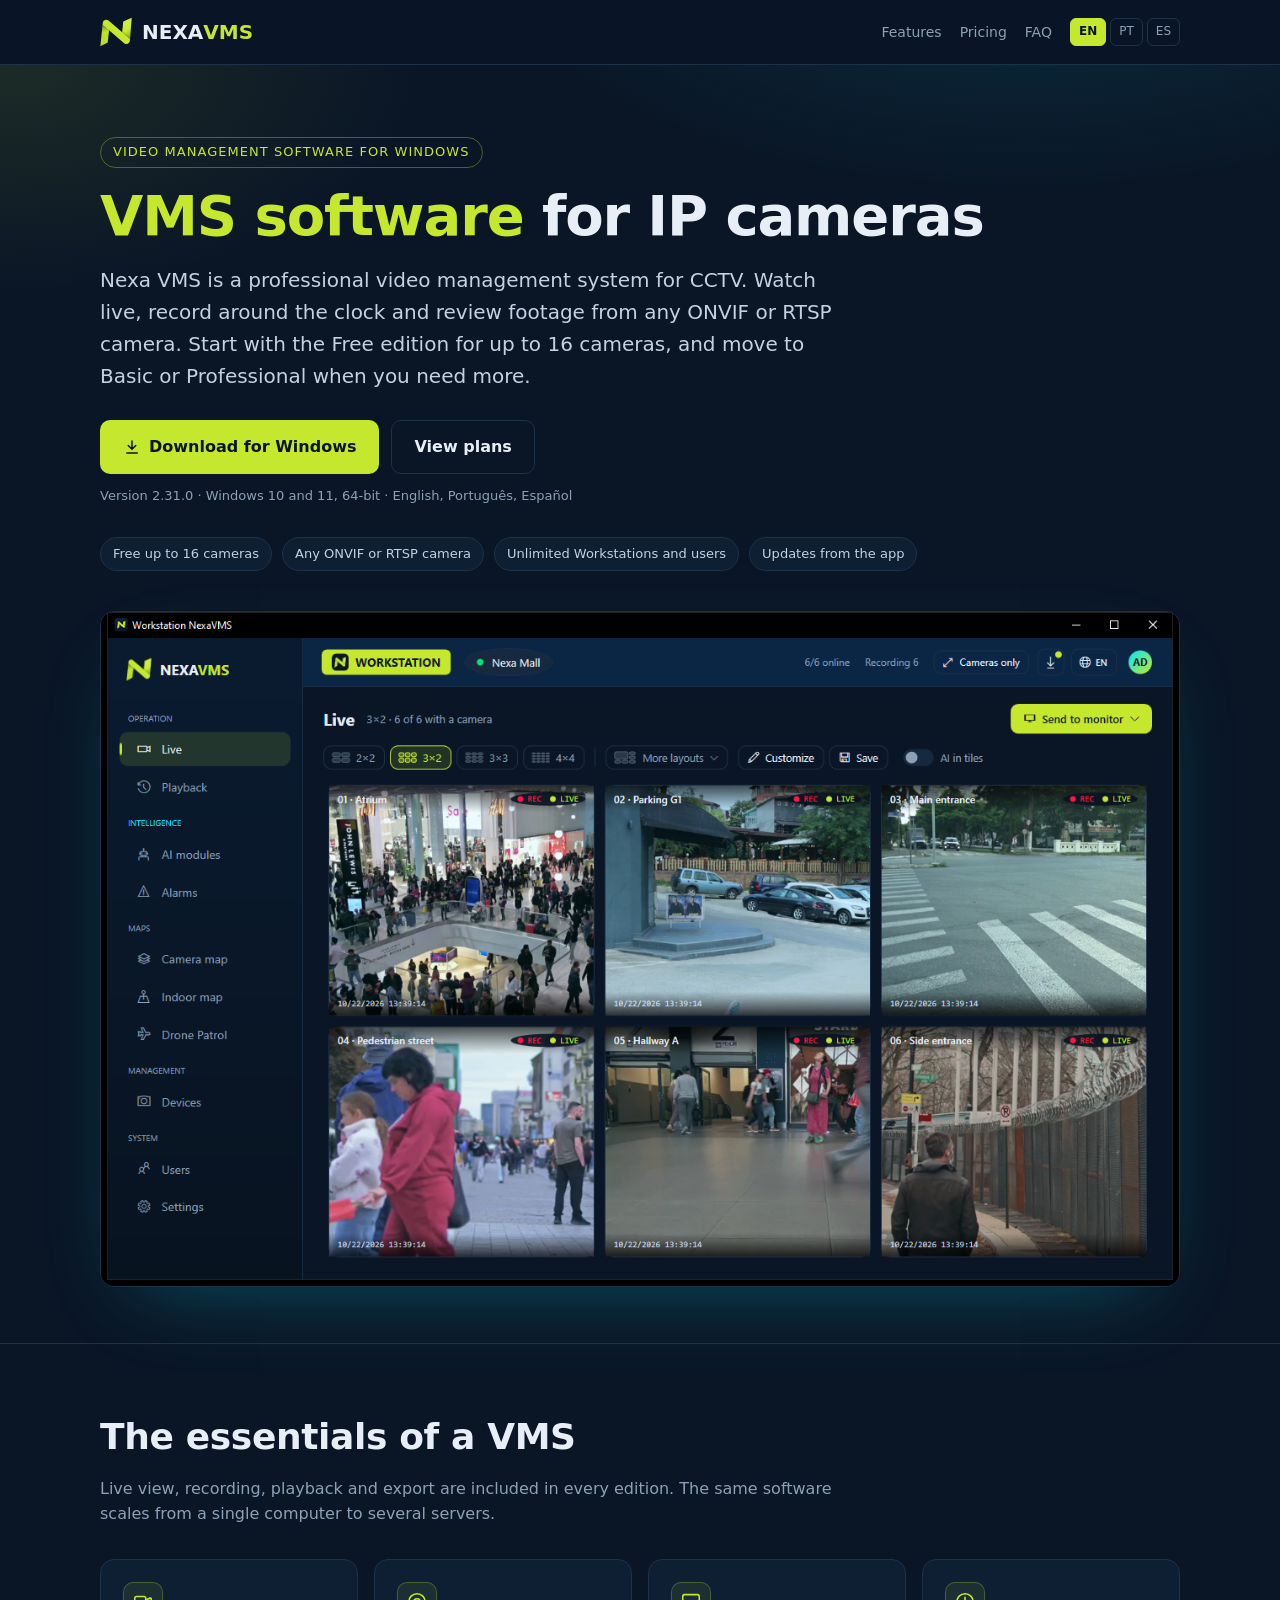
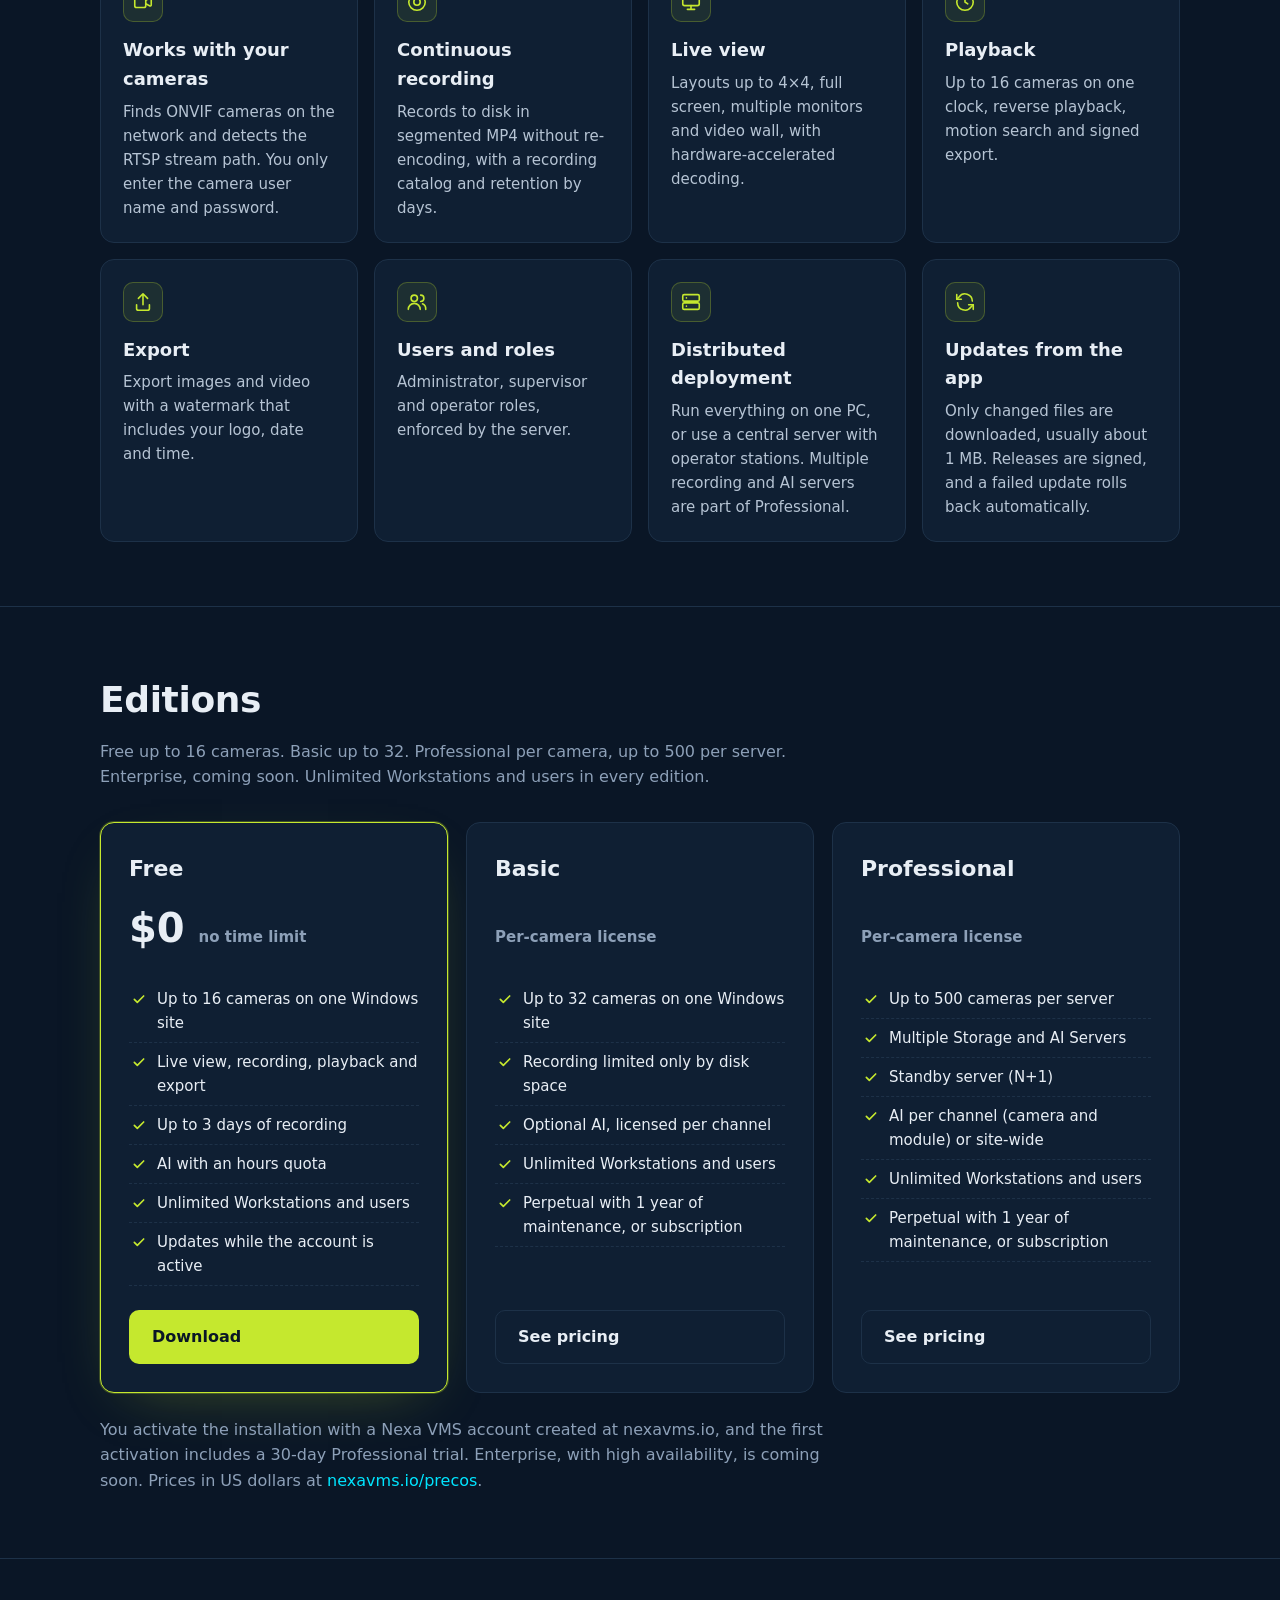
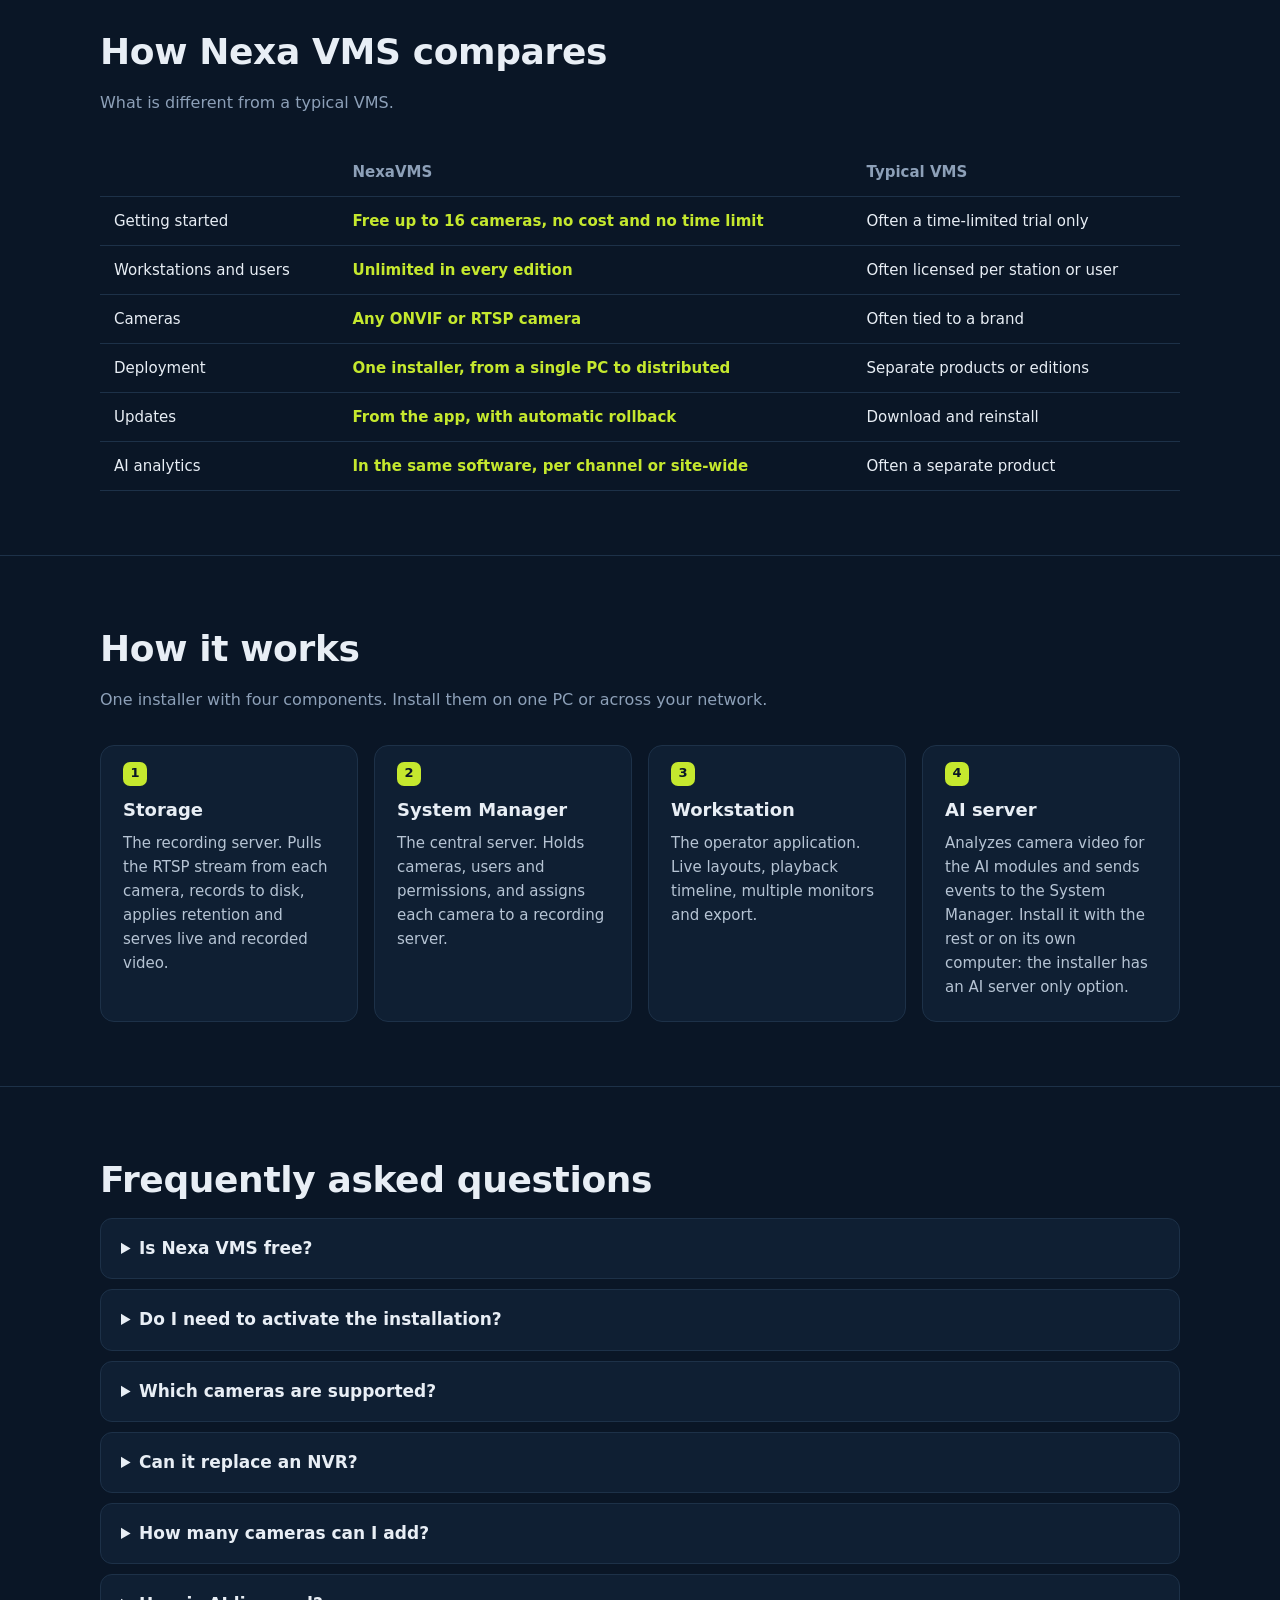
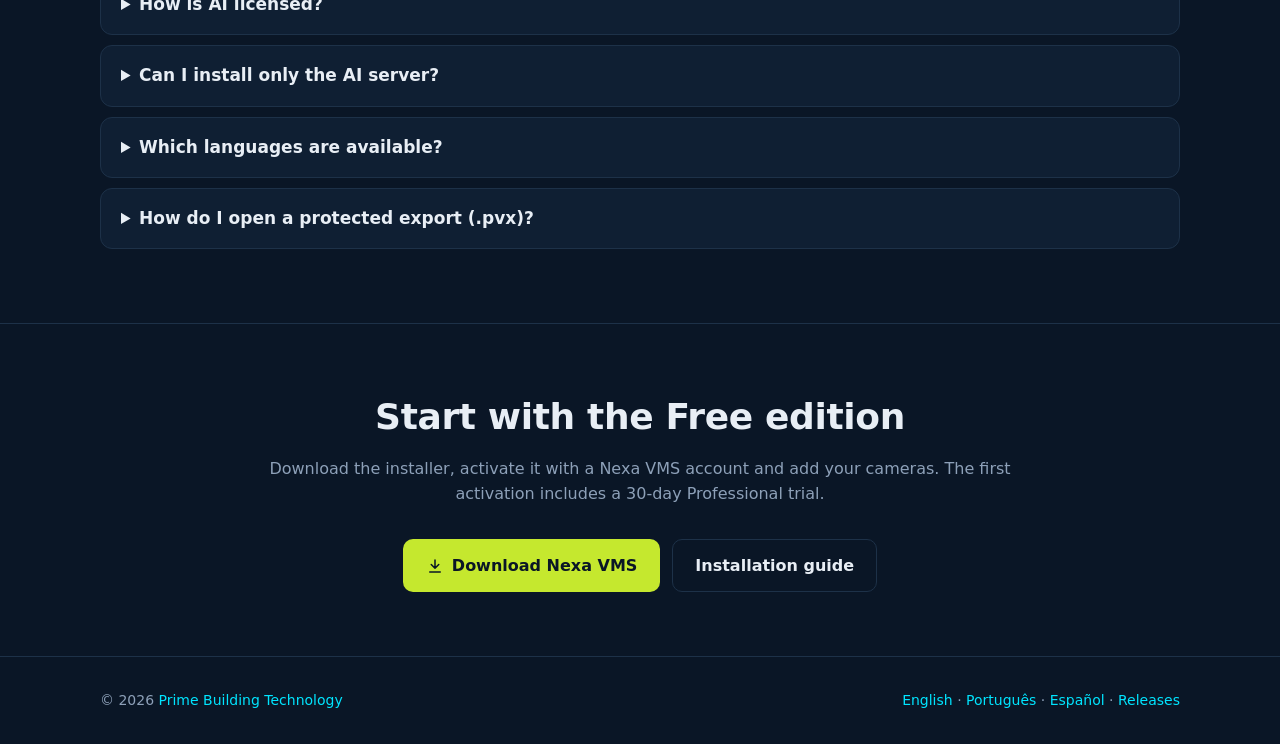
==== commit 9c4f5db3: "Versão 2.31.0 na página de downloads" ====
--- a/docs/index.html
+++ b/docs/index.html
@@ -32,7 +32,7 @@
   "applicationCategory": "SecurityApplication",
   "applicationSubCategory": "Video management software (VMS)",
   "operatingSystem": "Windows 10, Windows 11",
-  "softwareVersion": "2.30.1",
+  "softwareVersion": "2.31.0",
   "inLanguage": ["en", "pt-BR", "es"],
   "downloadUrl": "https://github.com/Daniel1ux/Prime-VMS-Public/releases/latest",
   "url": "https://daniel1ux.github.io/Prime-VMS-Public/",
@@ -80,7 +80,7 @@
     <div class="cta">
       <a class="btn btn-primary" href="https://github.com/Daniel1ux/Prime-VMS-Public/releases/latest"><svg viewBox="0 0 24 24" aria-hidden="true"><path d="M12 4v11M7 10l5 5 5-5M5 20h14"/></svg>Download for Windows</a>
       <a class="btn btn-ghost" href="#pricing">View plans</a>
-      <small>Version 2.30.1 · Windows 10 and 11, 64-bit · English, Português, Español</small>
+      <small>Version 2.31.0 · Windows 10 and 11, 64-bit · English, Português, Español</small>
     </div>
     <div class="trust">
       <span>Free up to 16 cameras</span><span>Any ONVIF or RTSP camera</span><span>Unlimited Workstations and users</span><span>Updates from the app</span>
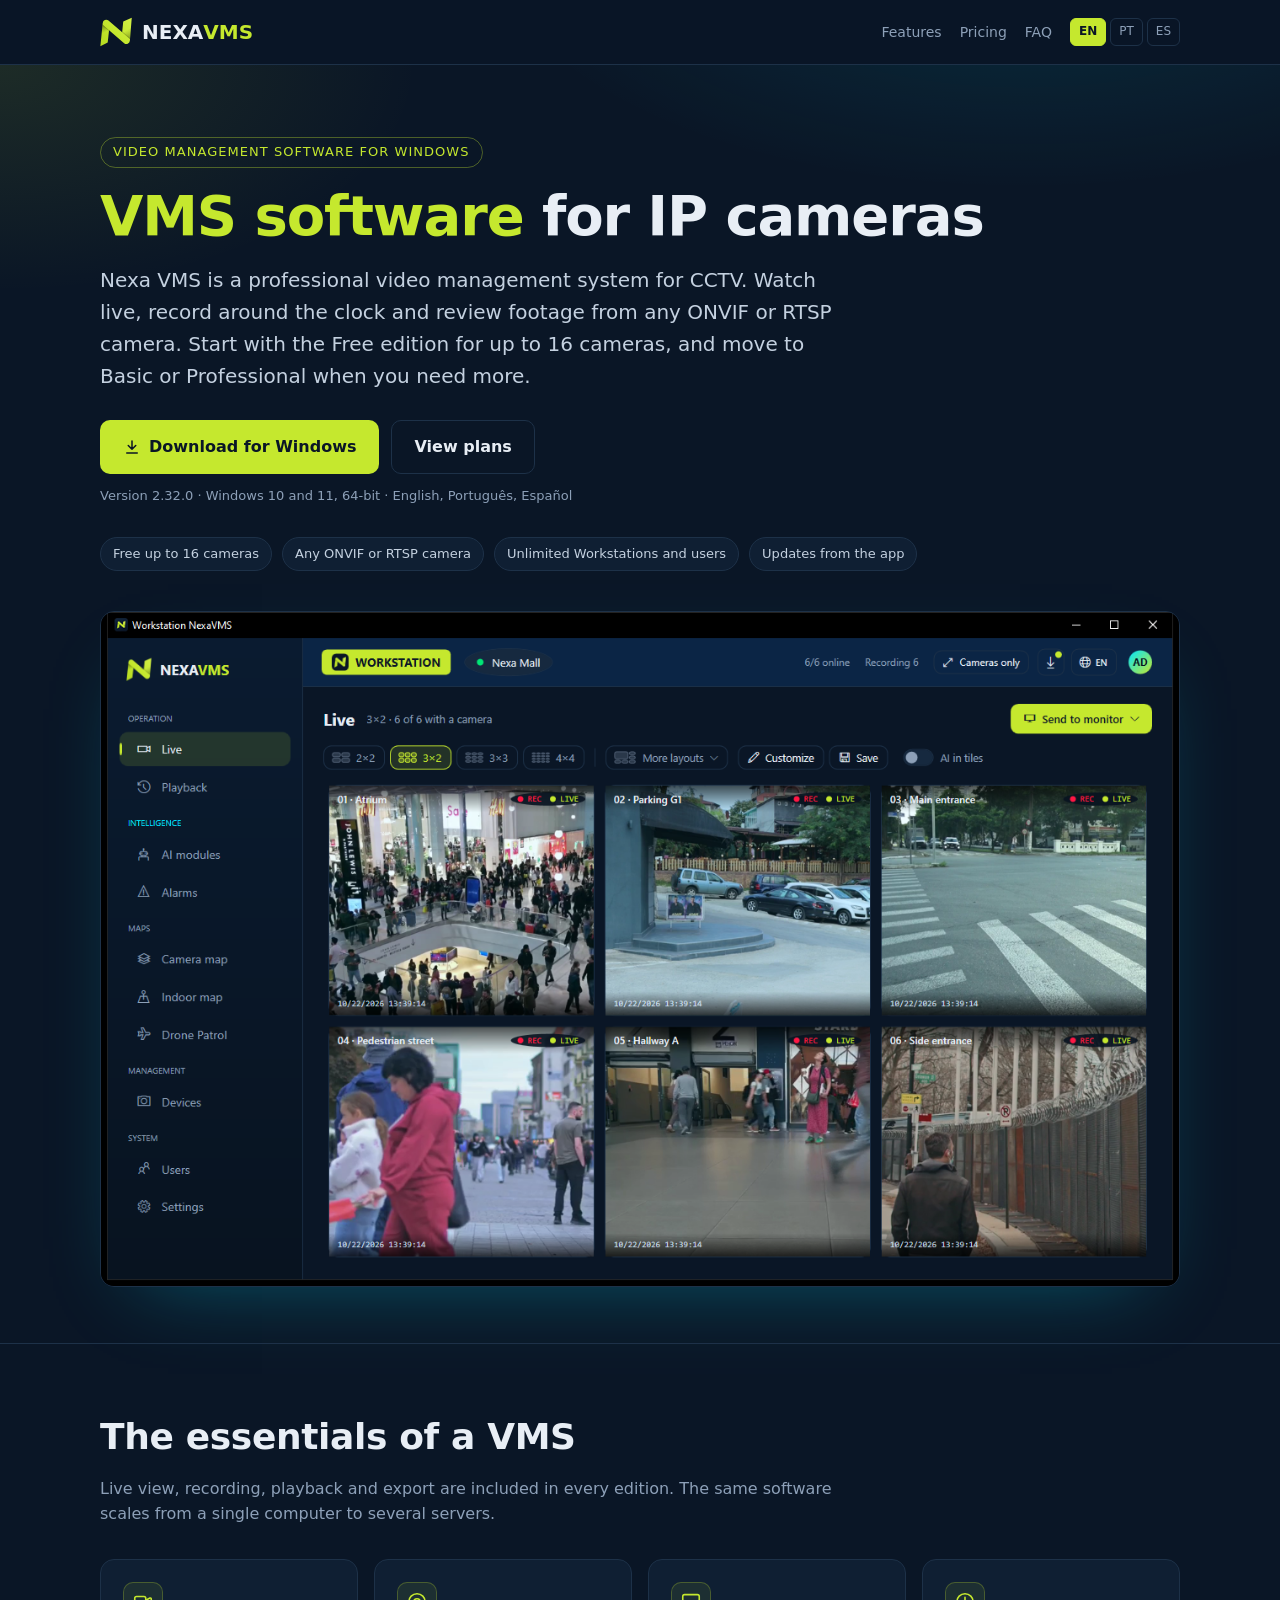
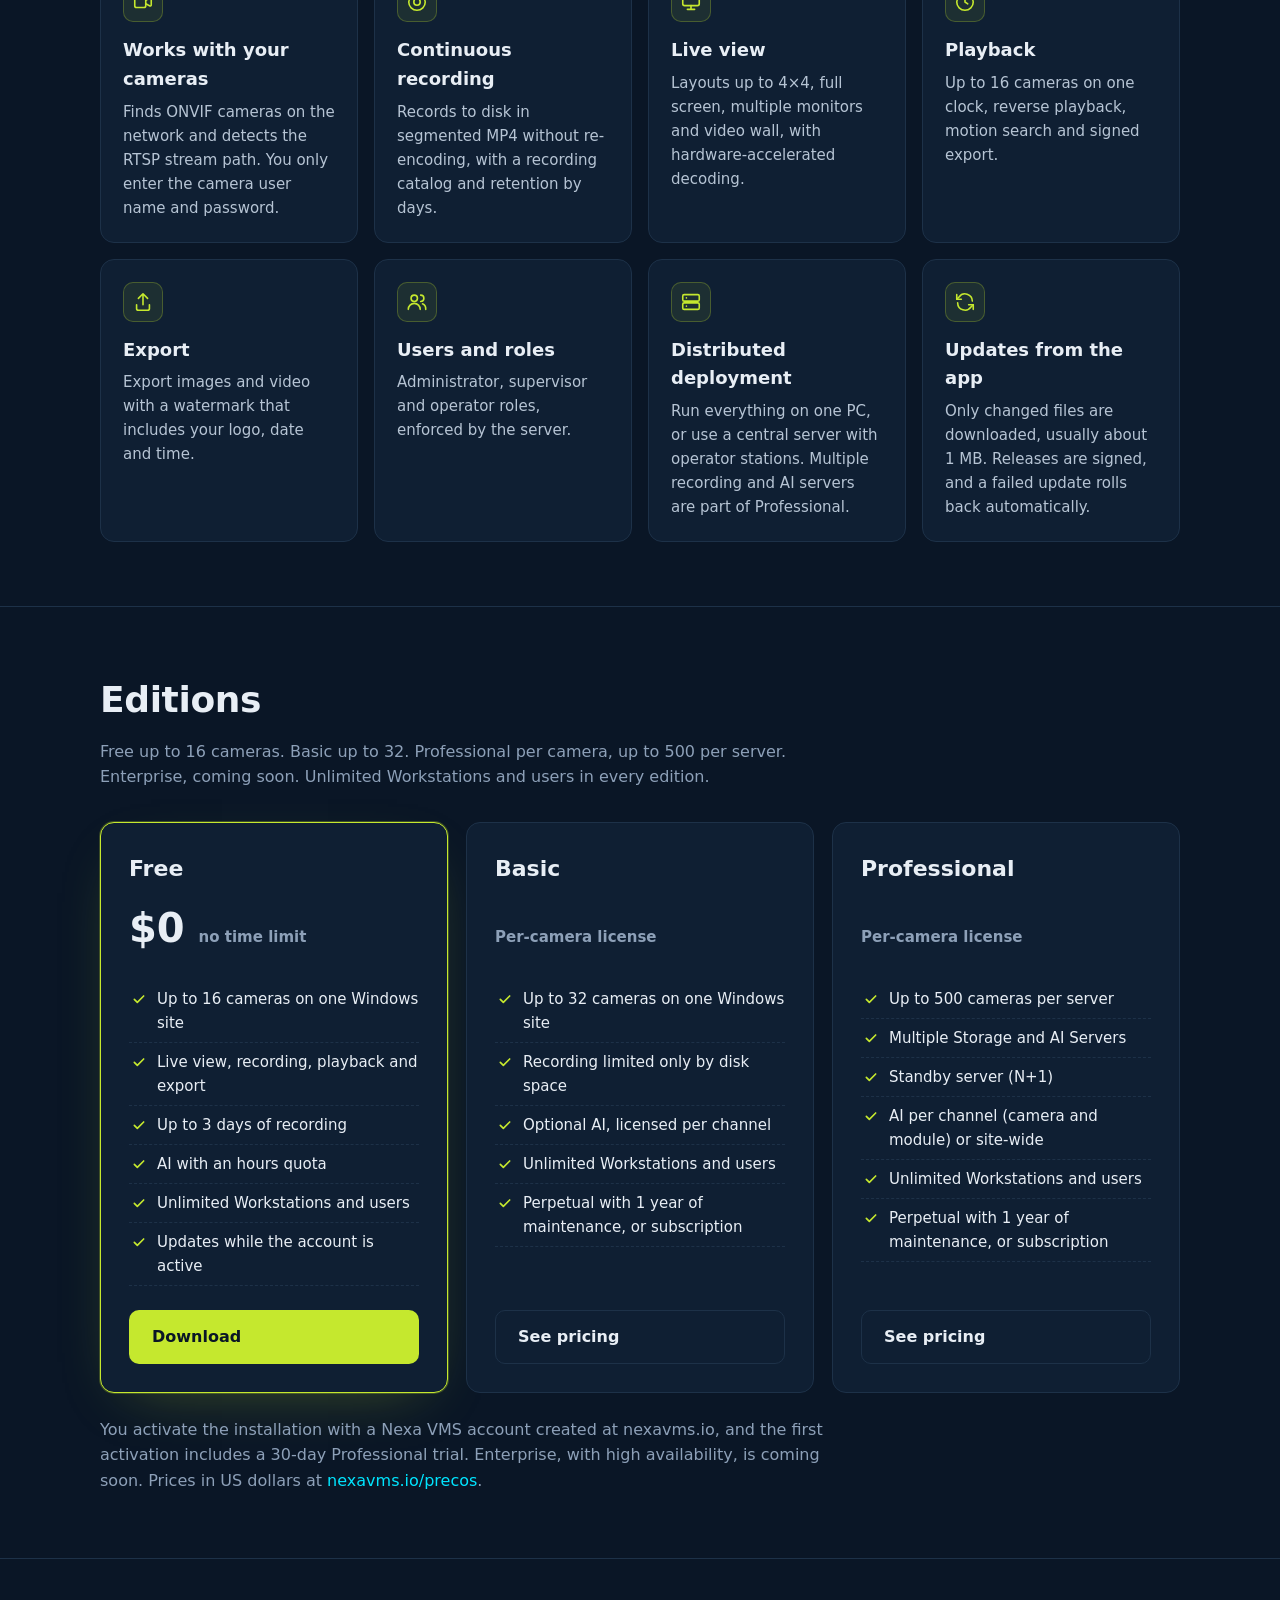
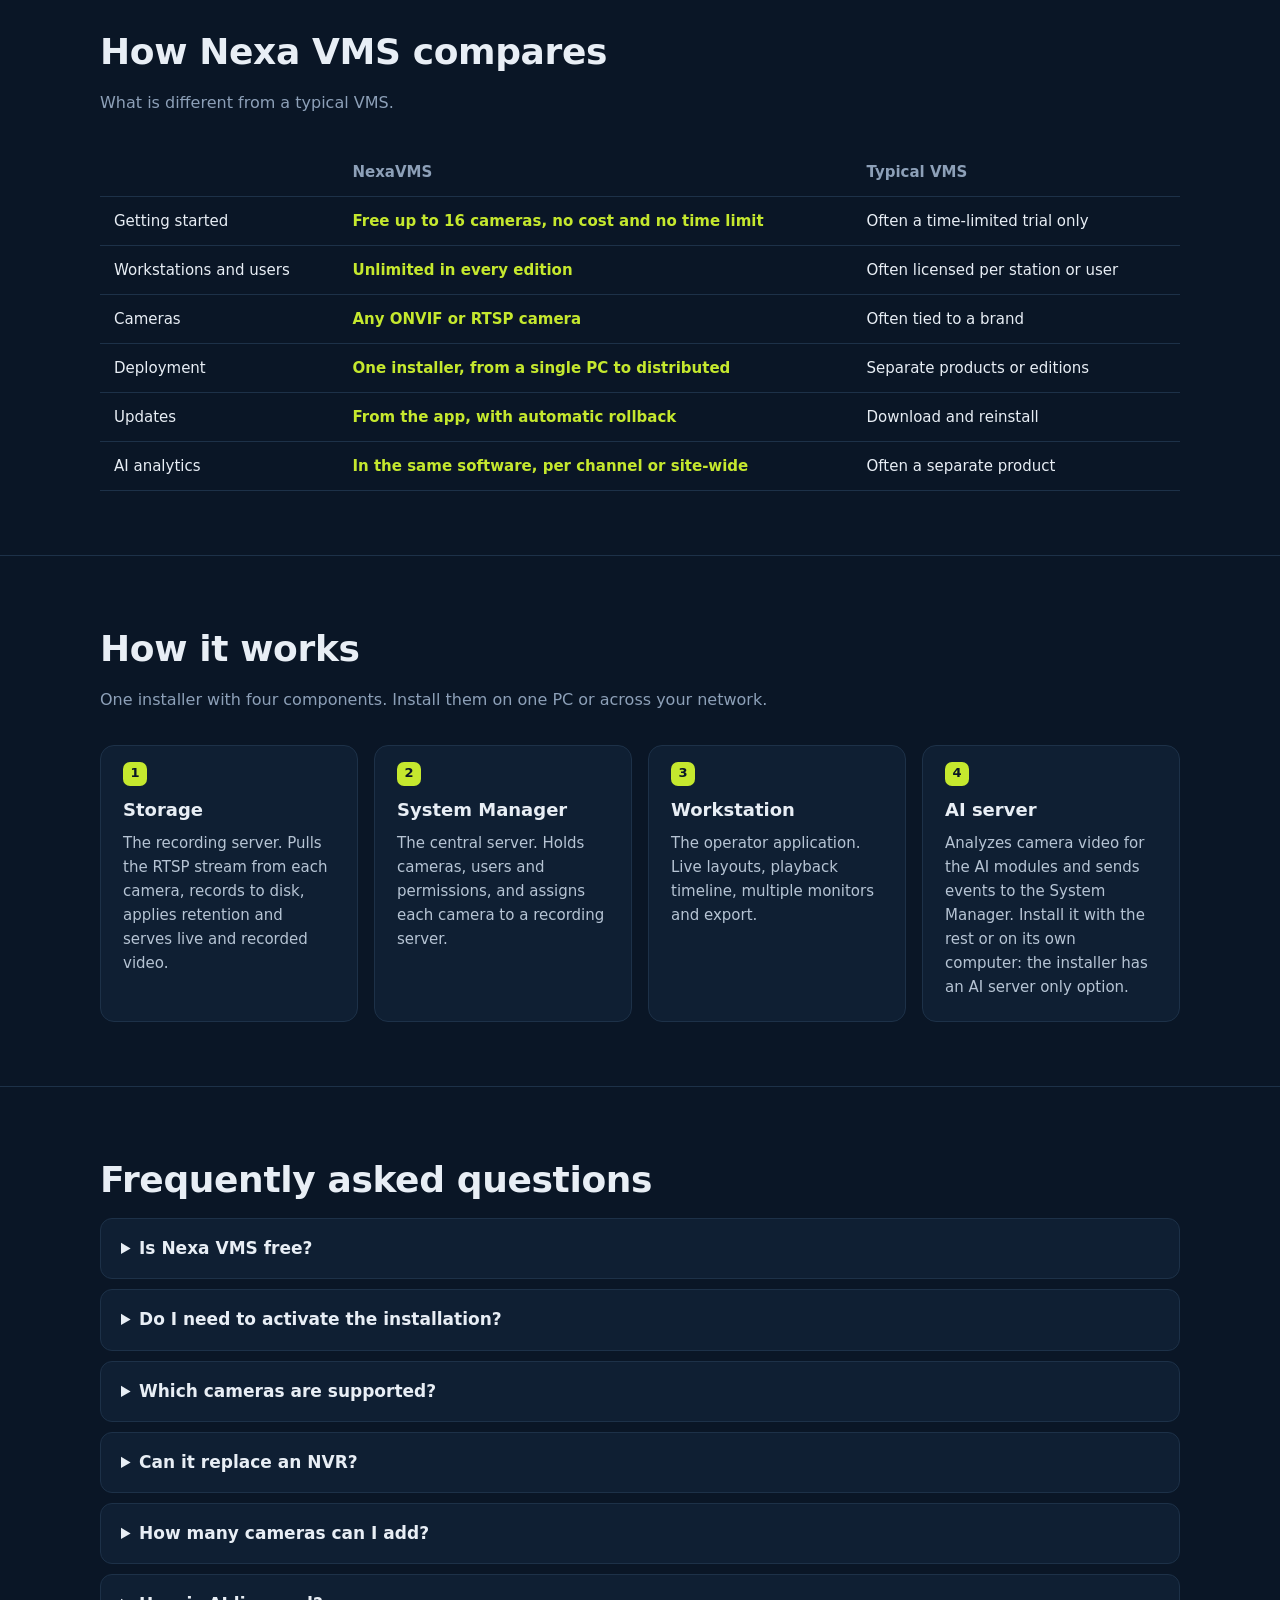
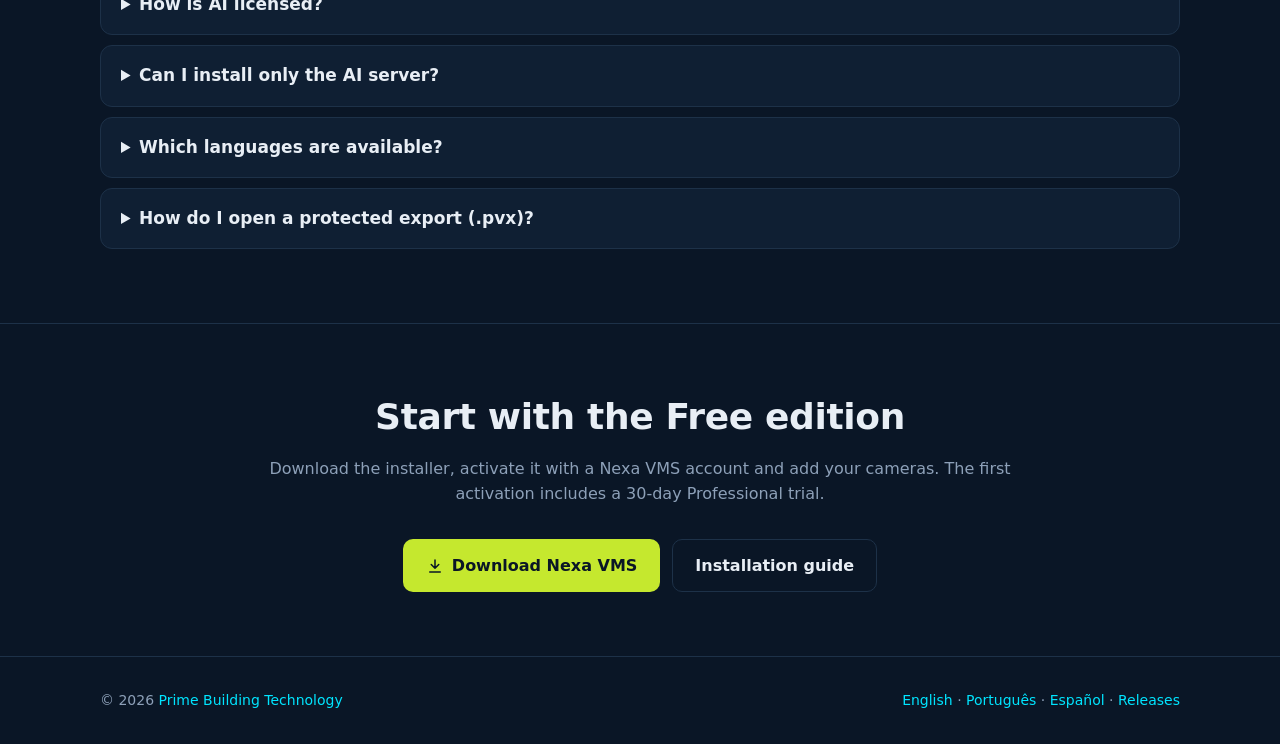
==== commit c729b075: "Versão 2.32.0 na página de downloads" ====
--- a/docs/index.html
+++ b/docs/index.html
@@ -32,7 +32,7 @@
   "applicationCategory": "SecurityApplication",
   "applicationSubCategory": "Video management software (VMS)",
   "operatingSystem": "Windows 10, Windows 11",
-  "softwareVersion": "2.31.0",
+  "softwareVersion": "2.32.0",
   "inLanguage": ["en", "pt-BR", "es"],
   "downloadUrl": "https://github.com/Daniel1ux/Prime-VMS-Public/releases/latest",
   "url": "https://daniel1ux.github.io/Prime-VMS-Public/",
@@ -80,7 +80,7 @@
     <div class="cta">
       <a class="btn btn-primary" href="https://github.com/Daniel1ux/Prime-VMS-Public/releases/latest"><svg viewBox="0 0 24 24" aria-hidden="true"><path d="M12 4v11M7 10l5 5 5-5M5 20h14"/></svg>Download for Windows</a>
       <a class="btn btn-ghost" href="#pricing">View plans</a>
-      <small>Version 2.31.0 · Windows 10 and 11, 64-bit · English, Português, Español</small>
+      <small>Version 2.32.0 · Windows 10 and 11, 64-bit · English, Português, Español</small>
     </div>
     <div class="trust">
       <span>Free up to 16 cameras</span><span>Any ONVIF or RTSP camera</span><span>Unlimited Workstations and users</span><span>Updates from the app</span>
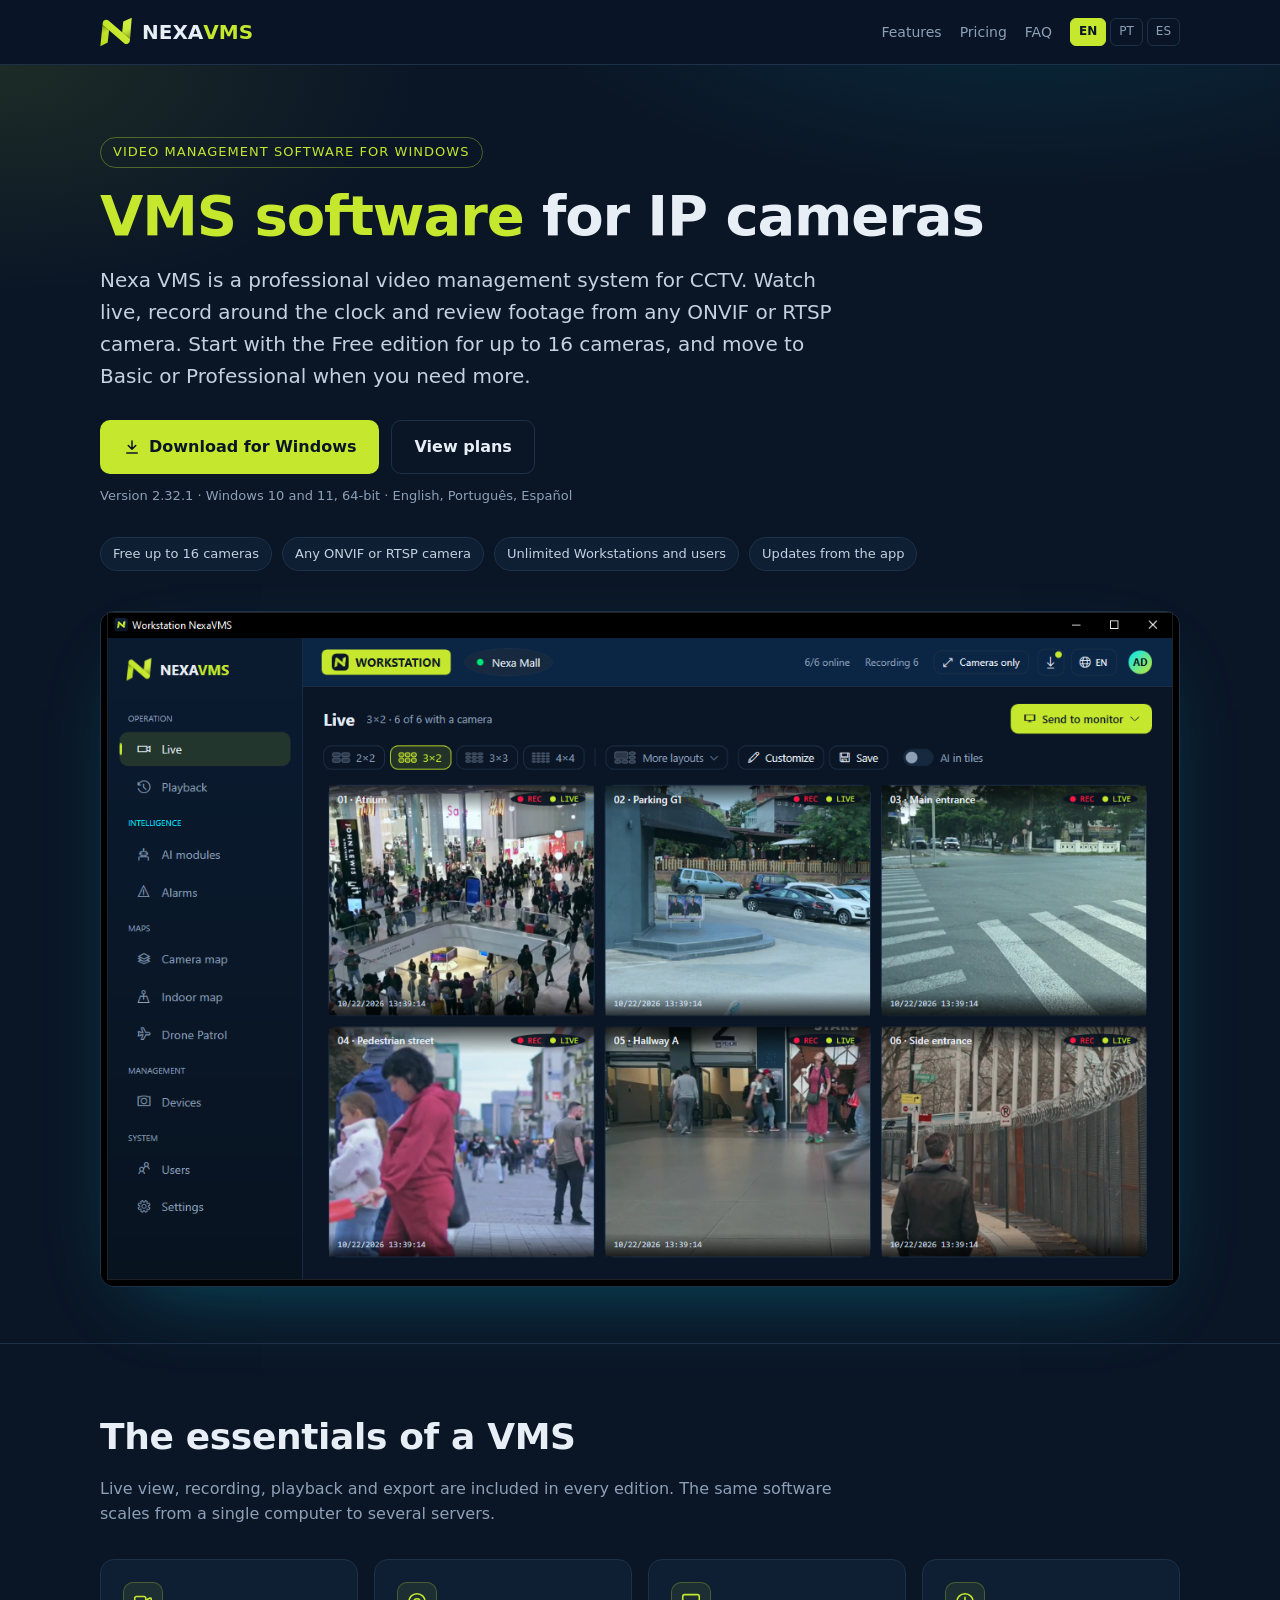
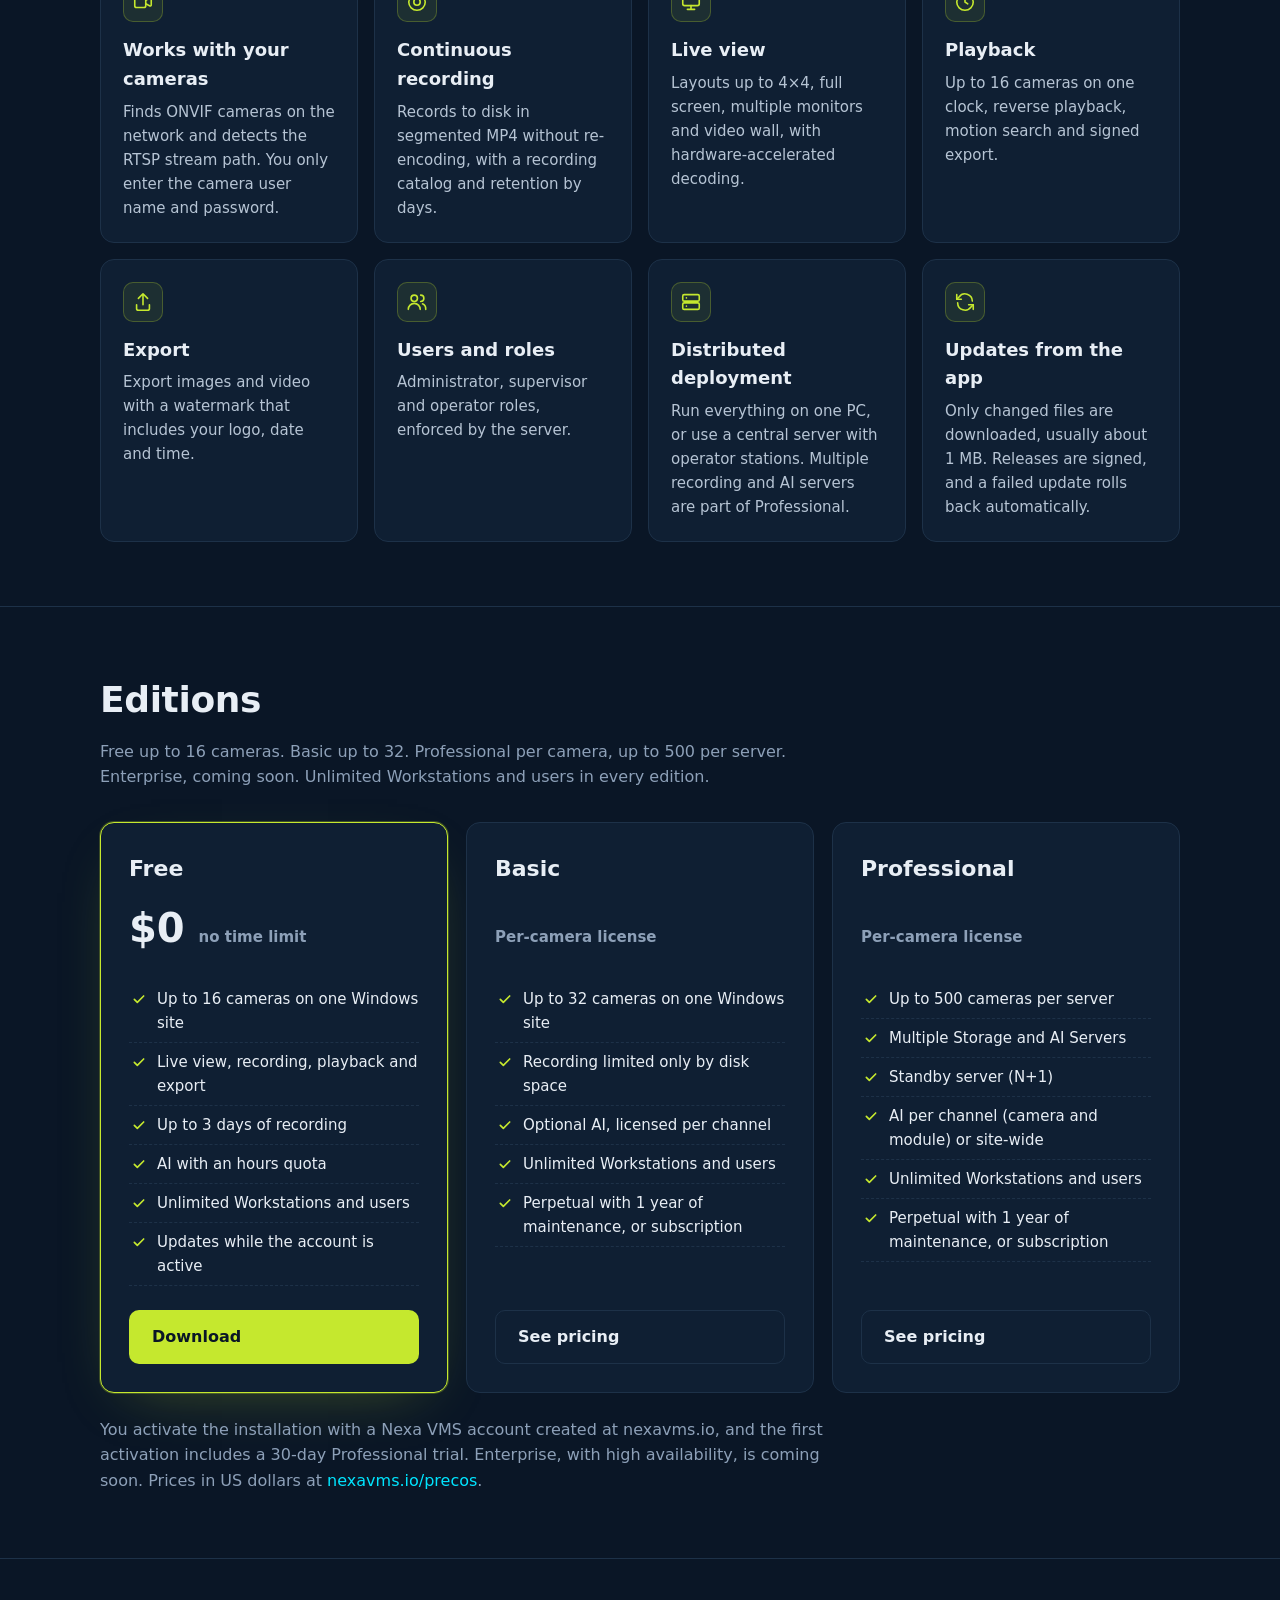
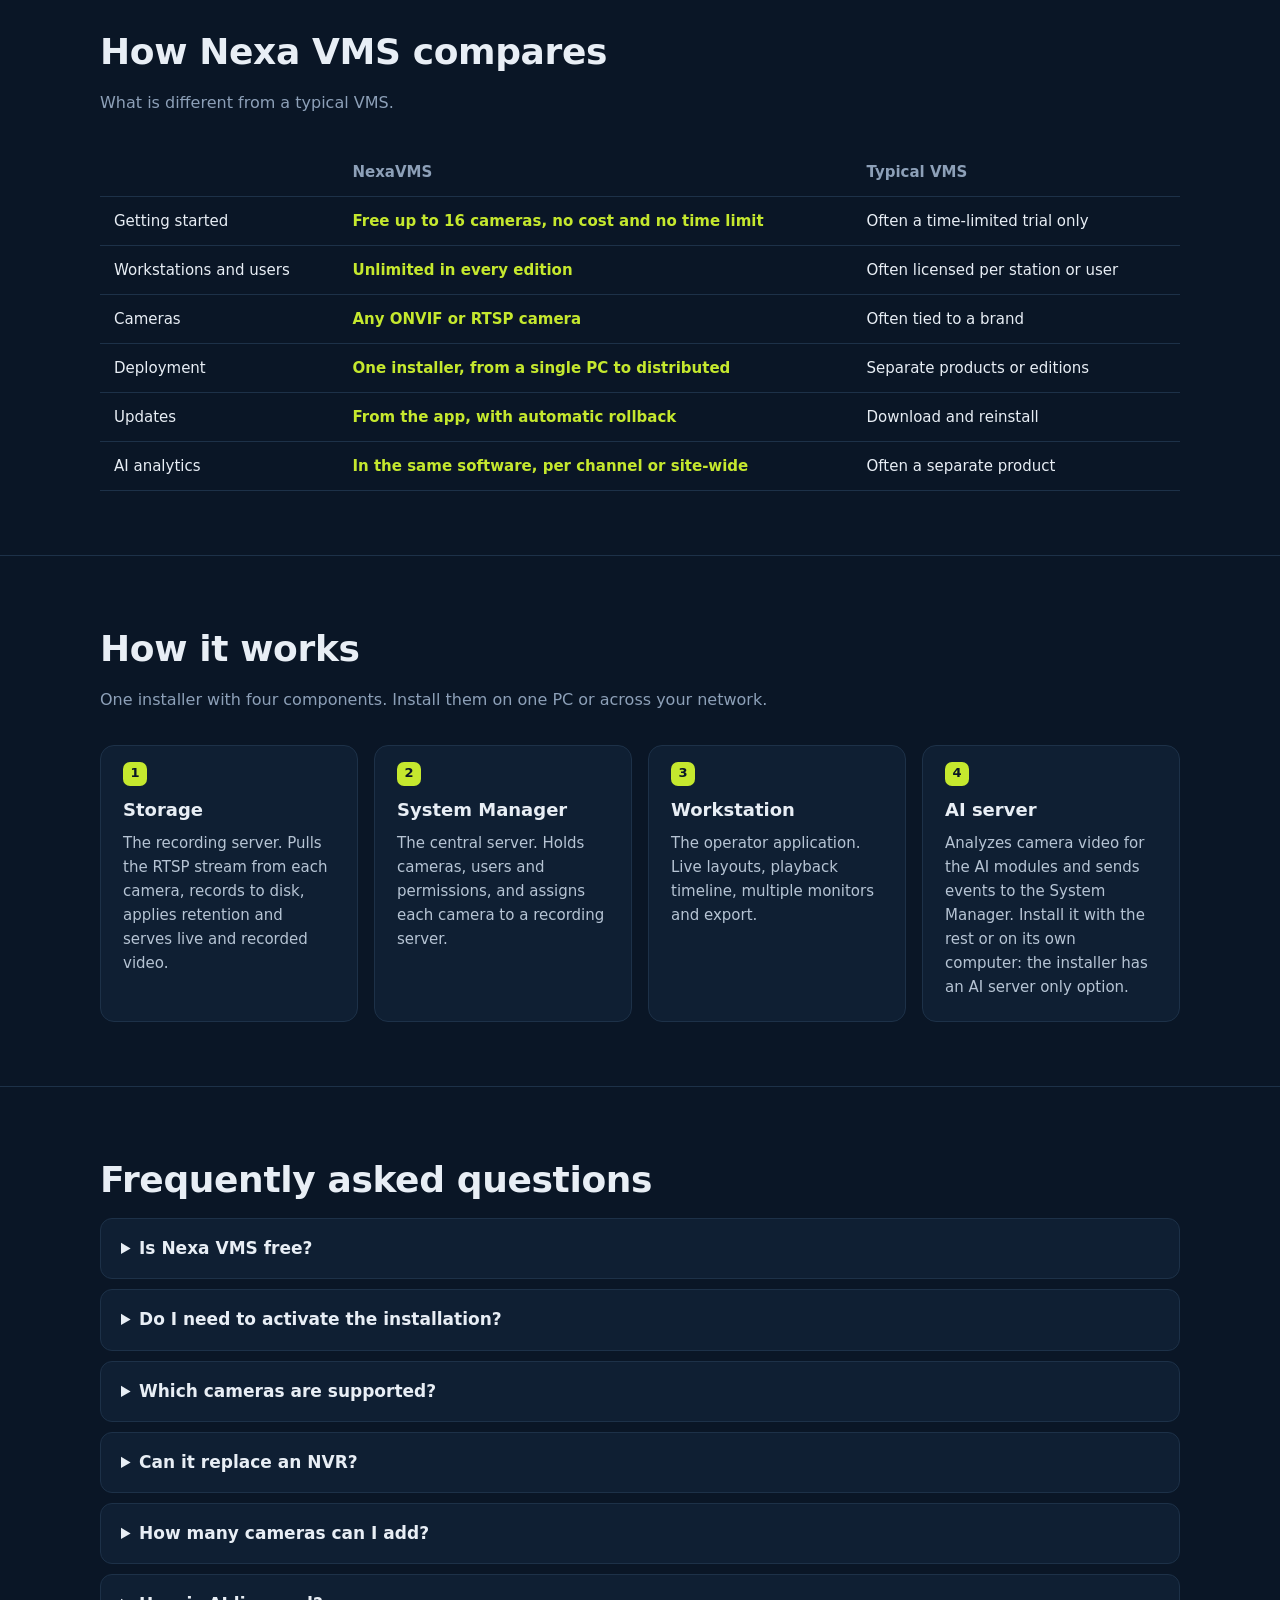
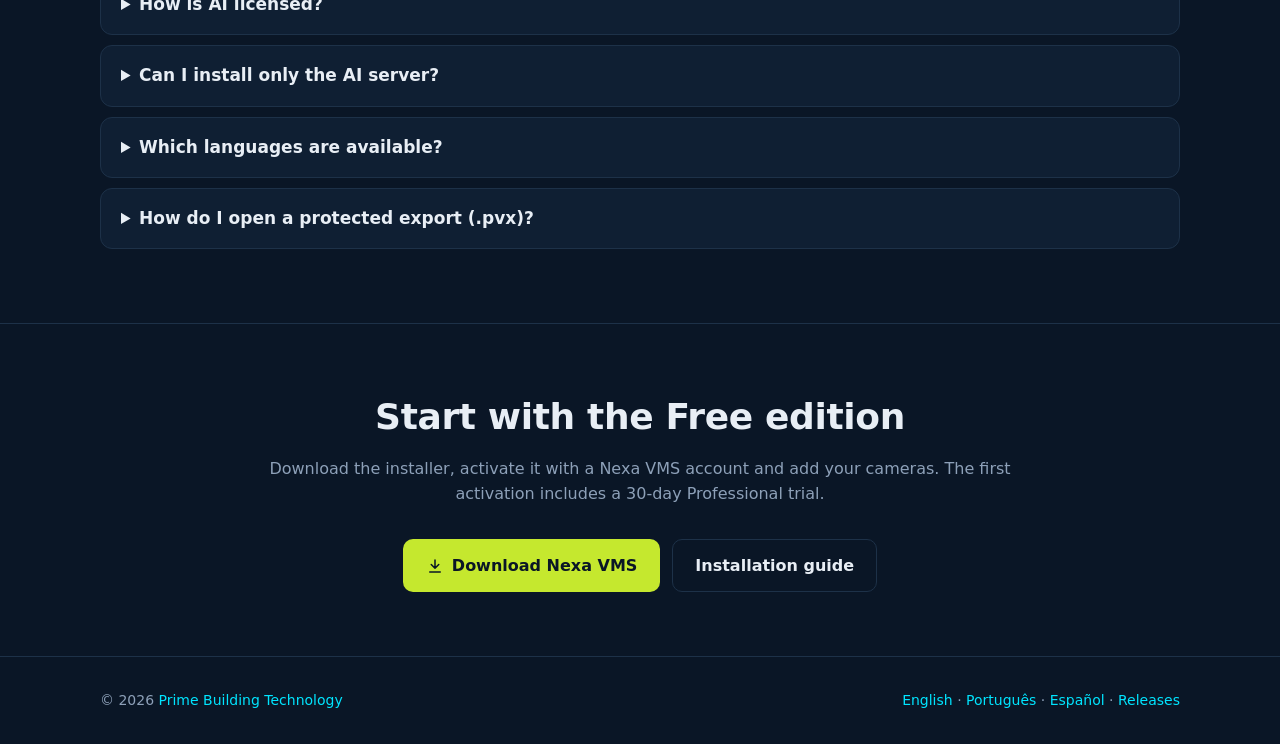
==== commit 4d29cb7d: "Versão 2.32.1 na página de downloads Co-Authored-By: Claude Opus 5.5 <noreply@anthropic.com>" ====
--- a/docs/index.html
+++ b/docs/index.html
@@ -32,7 +32,7 @@
   "applicationCategory": "SecurityApplication",
   "applicationSubCategory": "Video management software (VMS)",
   "operatingSystem": "Windows 10, Windows 11",
-  "softwareVersion": "2.32.0",
+  "softwareVersion": "2.32.1",
   "inLanguage": ["en", "pt-BR", "es"],
   "downloadUrl": "https://github.com/Daniel1ux/Prime-VMS-Public/releases/latest",
   "url": "https://daniel1ux.github.io/Prime-VMS-Public/",
@@ -80,7 +80,7 @@
     <div class="cta">
       <a class="btn btn-primary" href="https://github.com/Daniel1ux/Prime-VMS-Public/releases/latest"><svg viewBox="0 0 24 24" aria-hidden="true"><path d="M12 4v11M7 10l5 5 5-5M5 20h14"/></svg>Download for Windows</a>
       <a class="btn btn-ghost" href="#pricing">View plans</a>
-      <small>Version 2.32.0 · Windows 10 and 11, 64-bit · English, Português, Español</small>
+      <small>Version 2.32.1 · Windows 10 and 11, 64-bit · English, Português, Español</small>
     </div>
     <div class="trust">
       <span>Free up to 16 cameras</span><span>Any ONVIF or RTSP camera</span><span>Unlimited Workstations and users</span><span>Updates from the app</span>
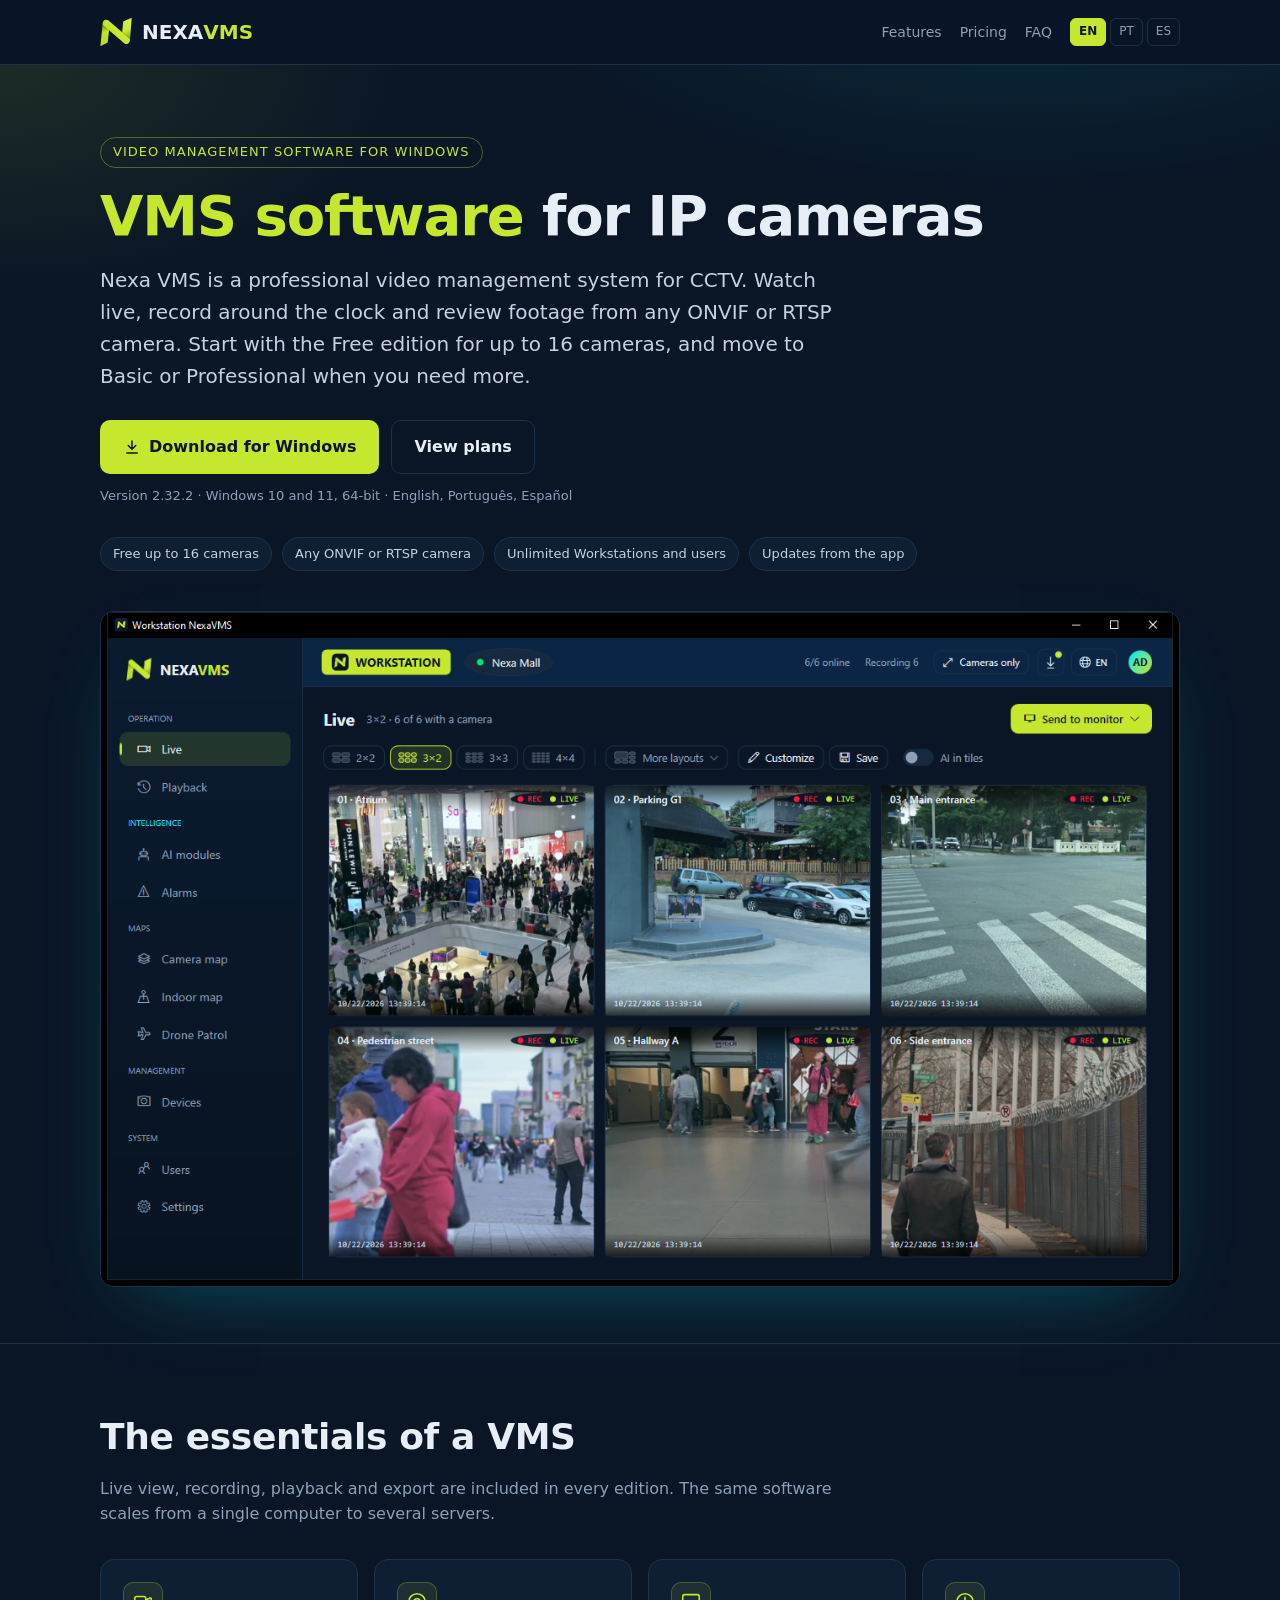
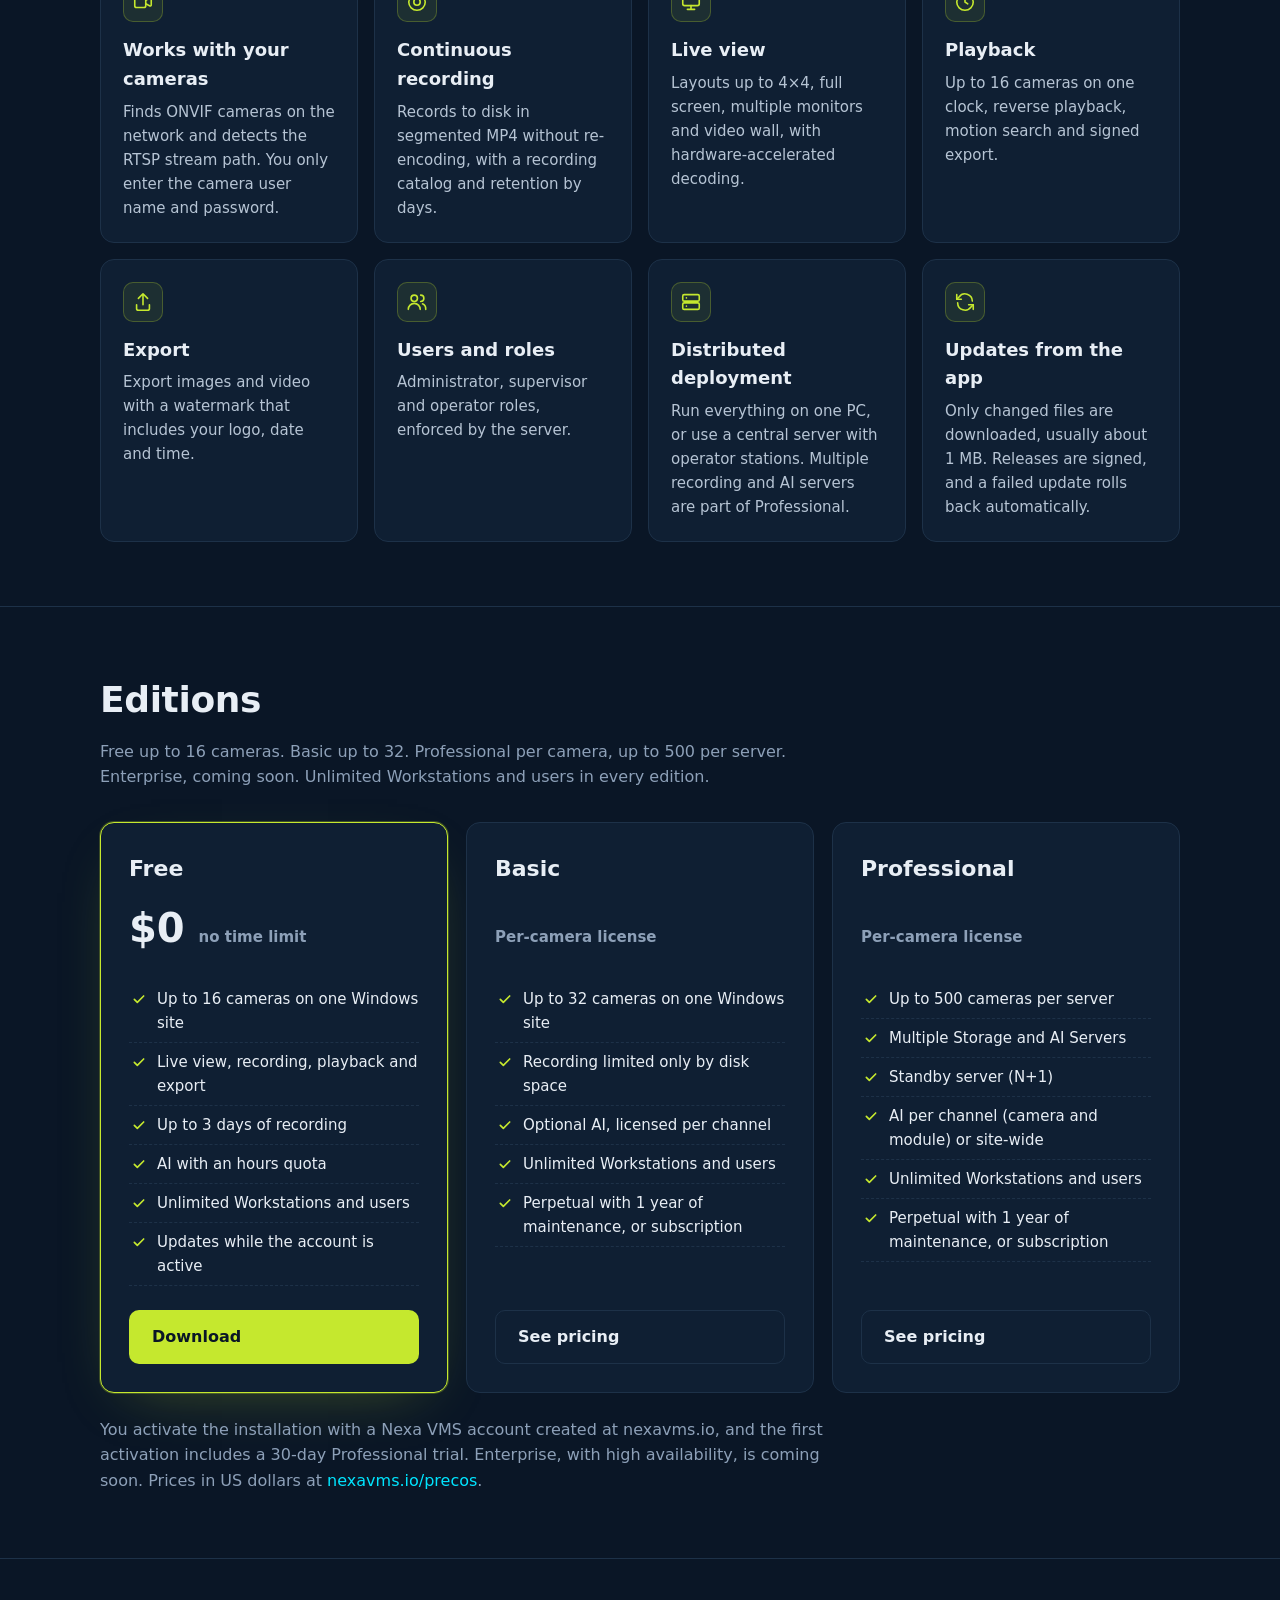
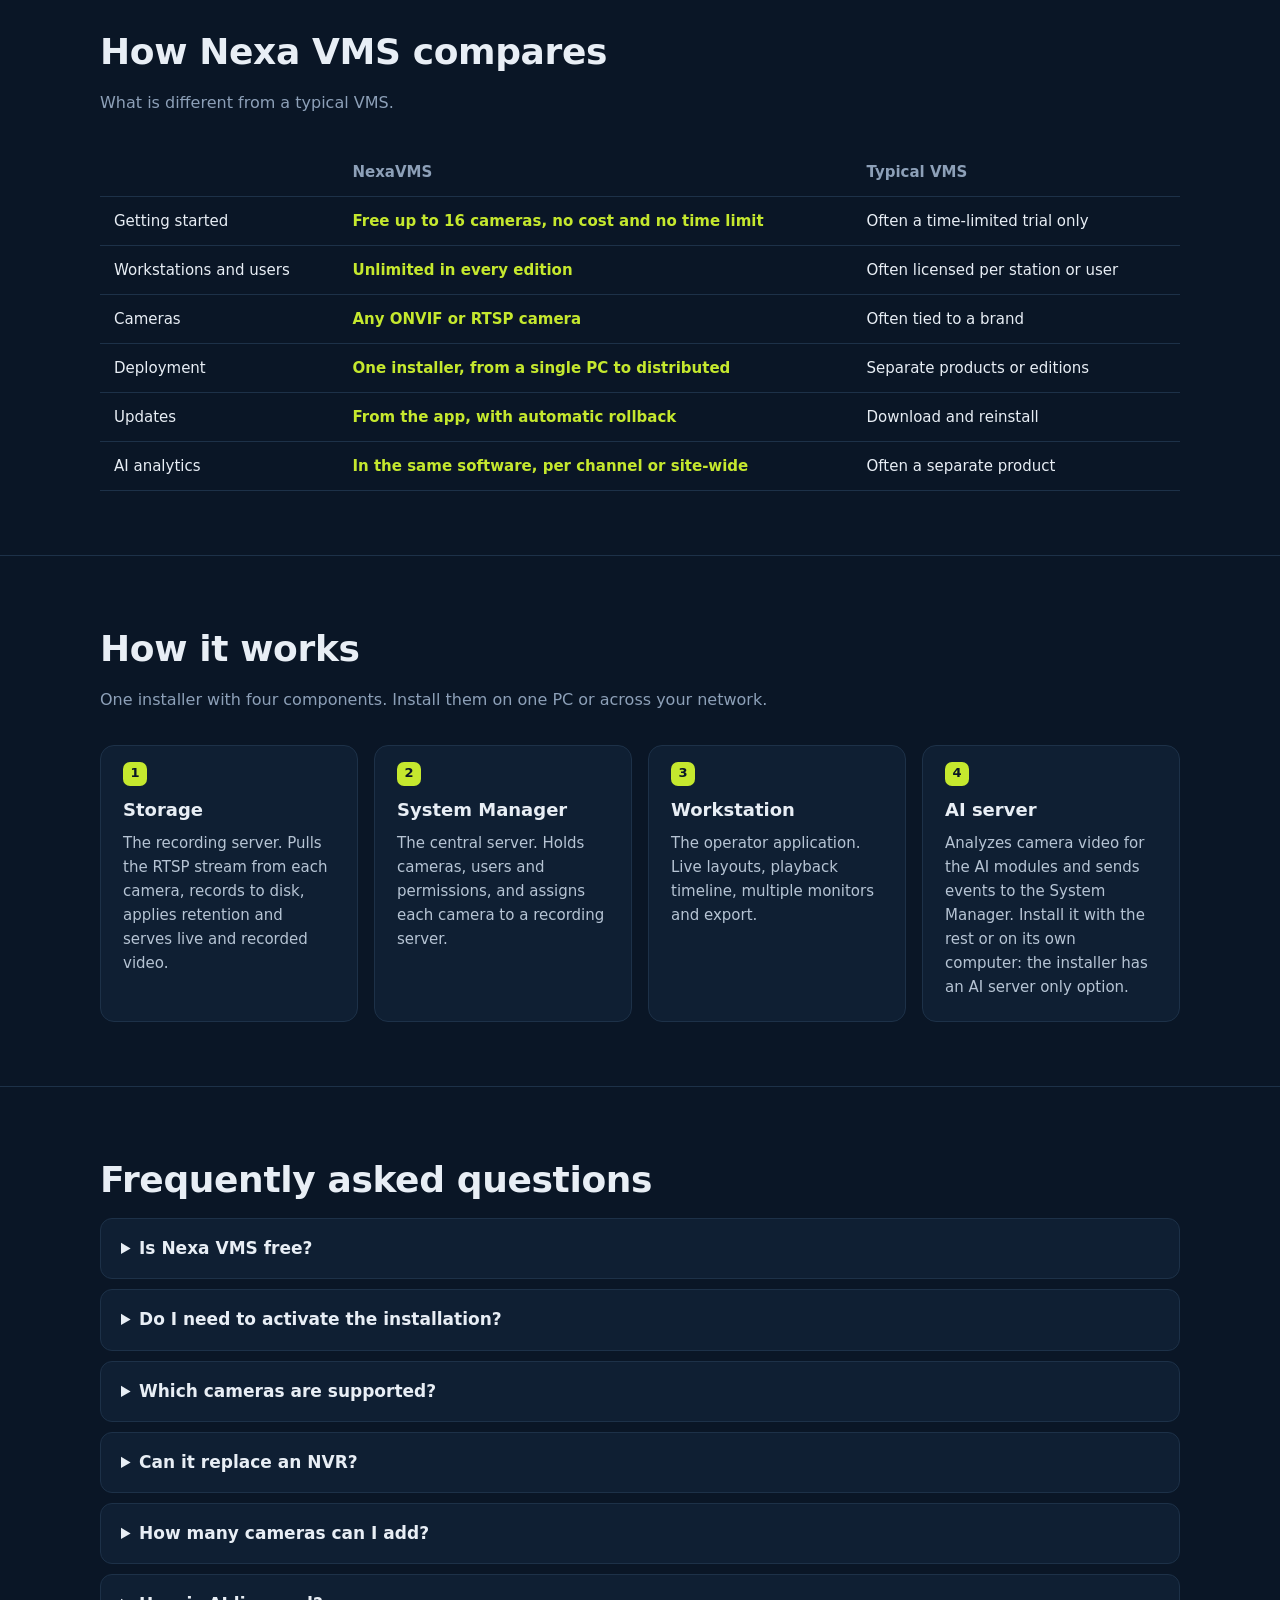
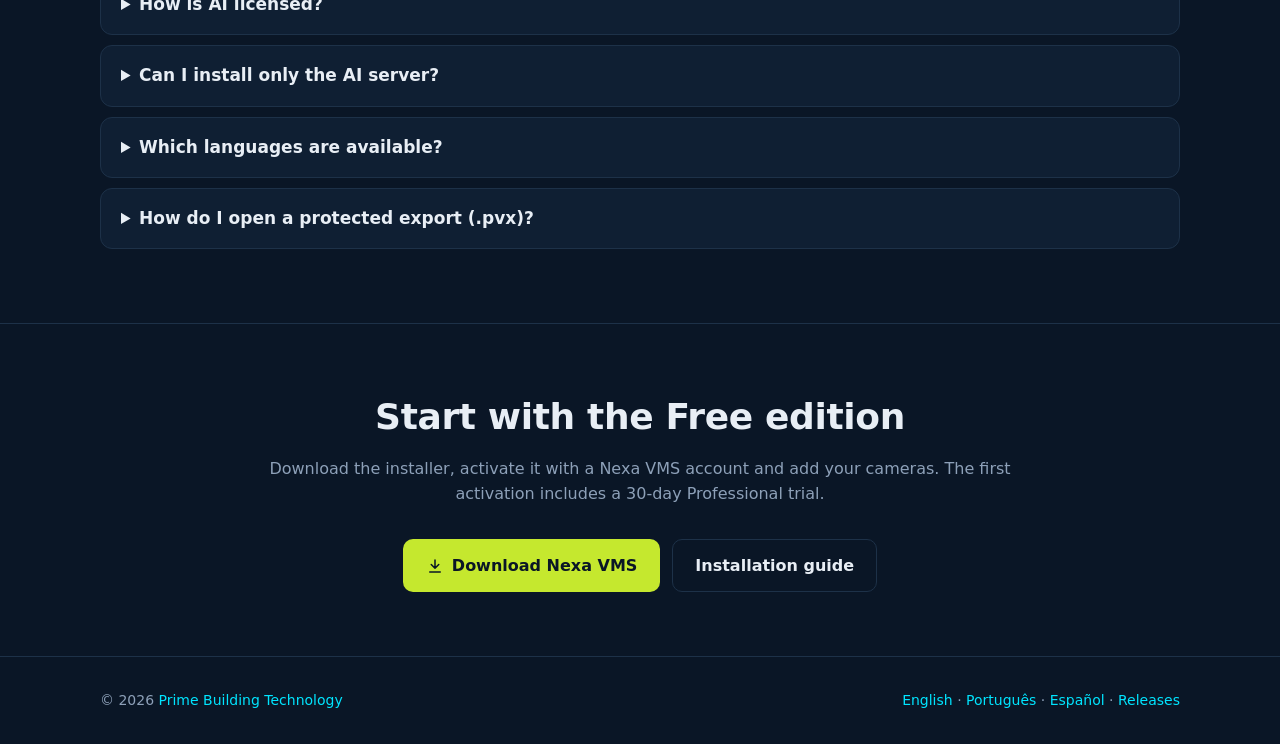
==== commit d690bbd3: "Versão 2.32.2 na página de downloads Co-Authored-By: Claude Opus 5.5 <noreply@anthropic.com>" ====
--- a/docs/index.html
+++ b/docs/index.html
@@ -32,7 +32,7 @@
   "applicationCategory": "SecurityApplication",
   "applicationSubCategory": "Video management software (VMS)",
   "operatingSystem": "Windows 10, Windows 11",
-  "softwareVersion": "2.32.1",
+  "softwareVersion": "2.32.2",
   "inLanguage": ["en", "pt-BR", "es"],
   "downloadUrl": "https://github.com/Daniel1ux/Prime-VMS-Public/releases/latest",
   "url": "https://daniel1ux.github.io/Prime-VMS-Public/",
@@ -80,7 +80,7 @@
     <div class="cta">
       <a class="btn btn-primary" href="https://github.com/Daniel1ux/Prime-VMS-Public/releases/latest"><svg viewBox="0 0 24 24" aria-hidden="true"><path d="M12 4v11M7 10l5 5 5-5M5 20h14"/></svg>Download for Windows</a>
       <a class="btn btn-ghost" href="#pricing">View plans</a>
-      <small>Version 2.32.1 · Windows 10 and 11, 64-bit · English, Português, Español</small>
+      <small>Version 2.32.2 · Windows 10 and 11, 64-bit · English, Português, Español</small>
     </div>
     <div class="trust">
       <span>Free up to 16 cameras</span><span>Any ONVIF or RTSP camera</span><span>Unlimited Workstations and users</span><span>Updates from the app</span>
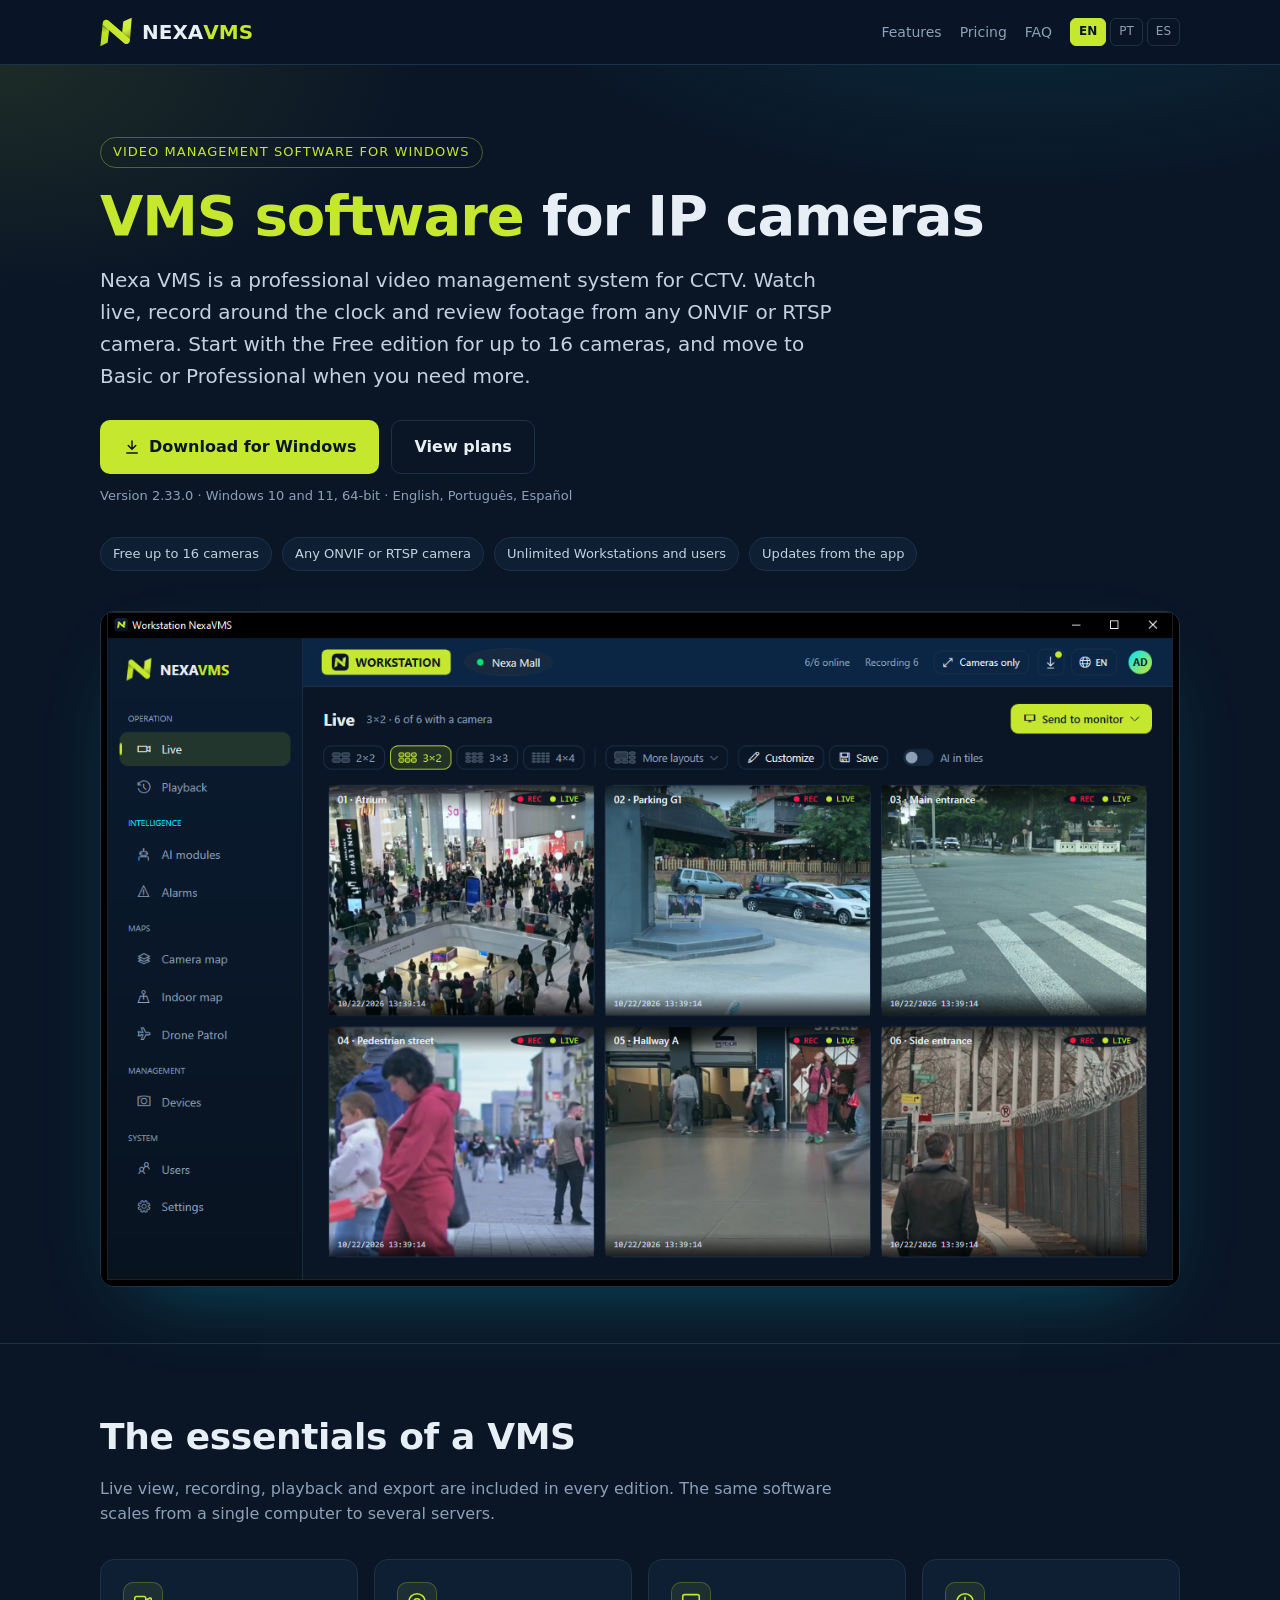
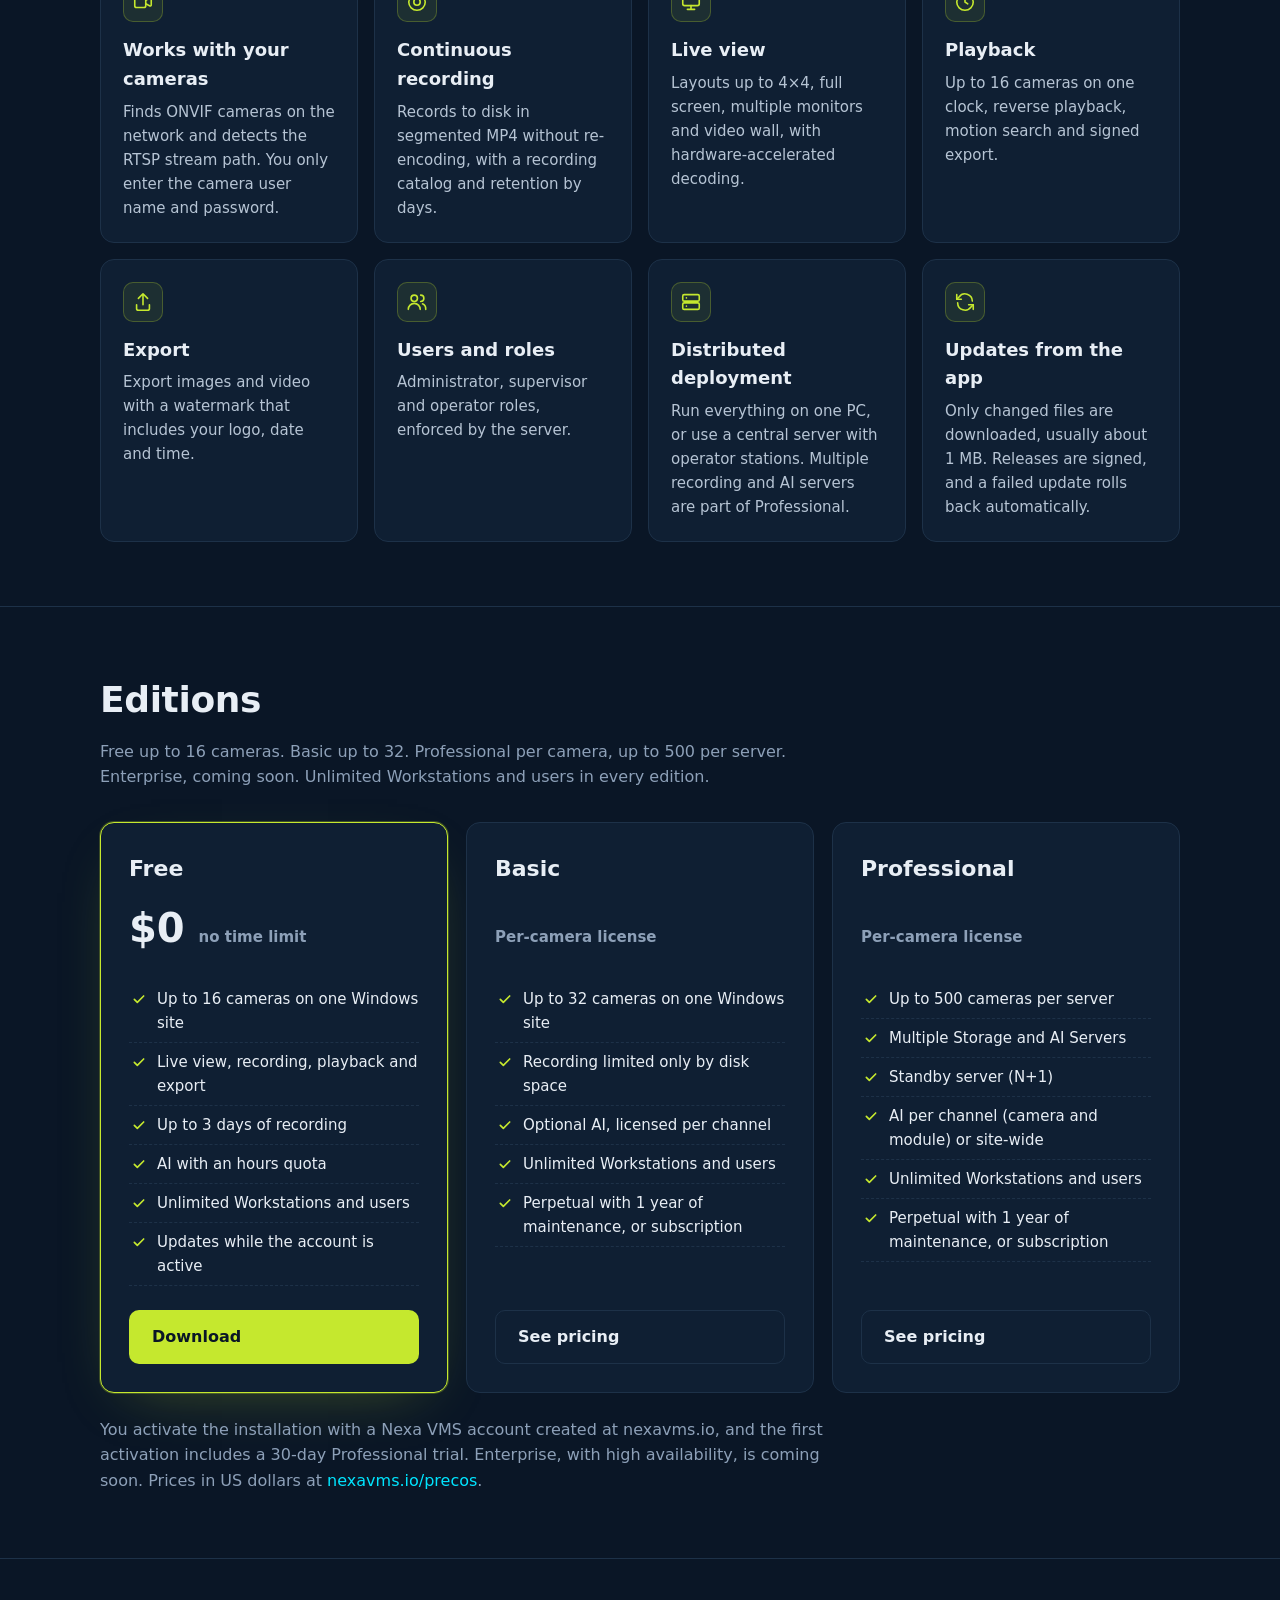
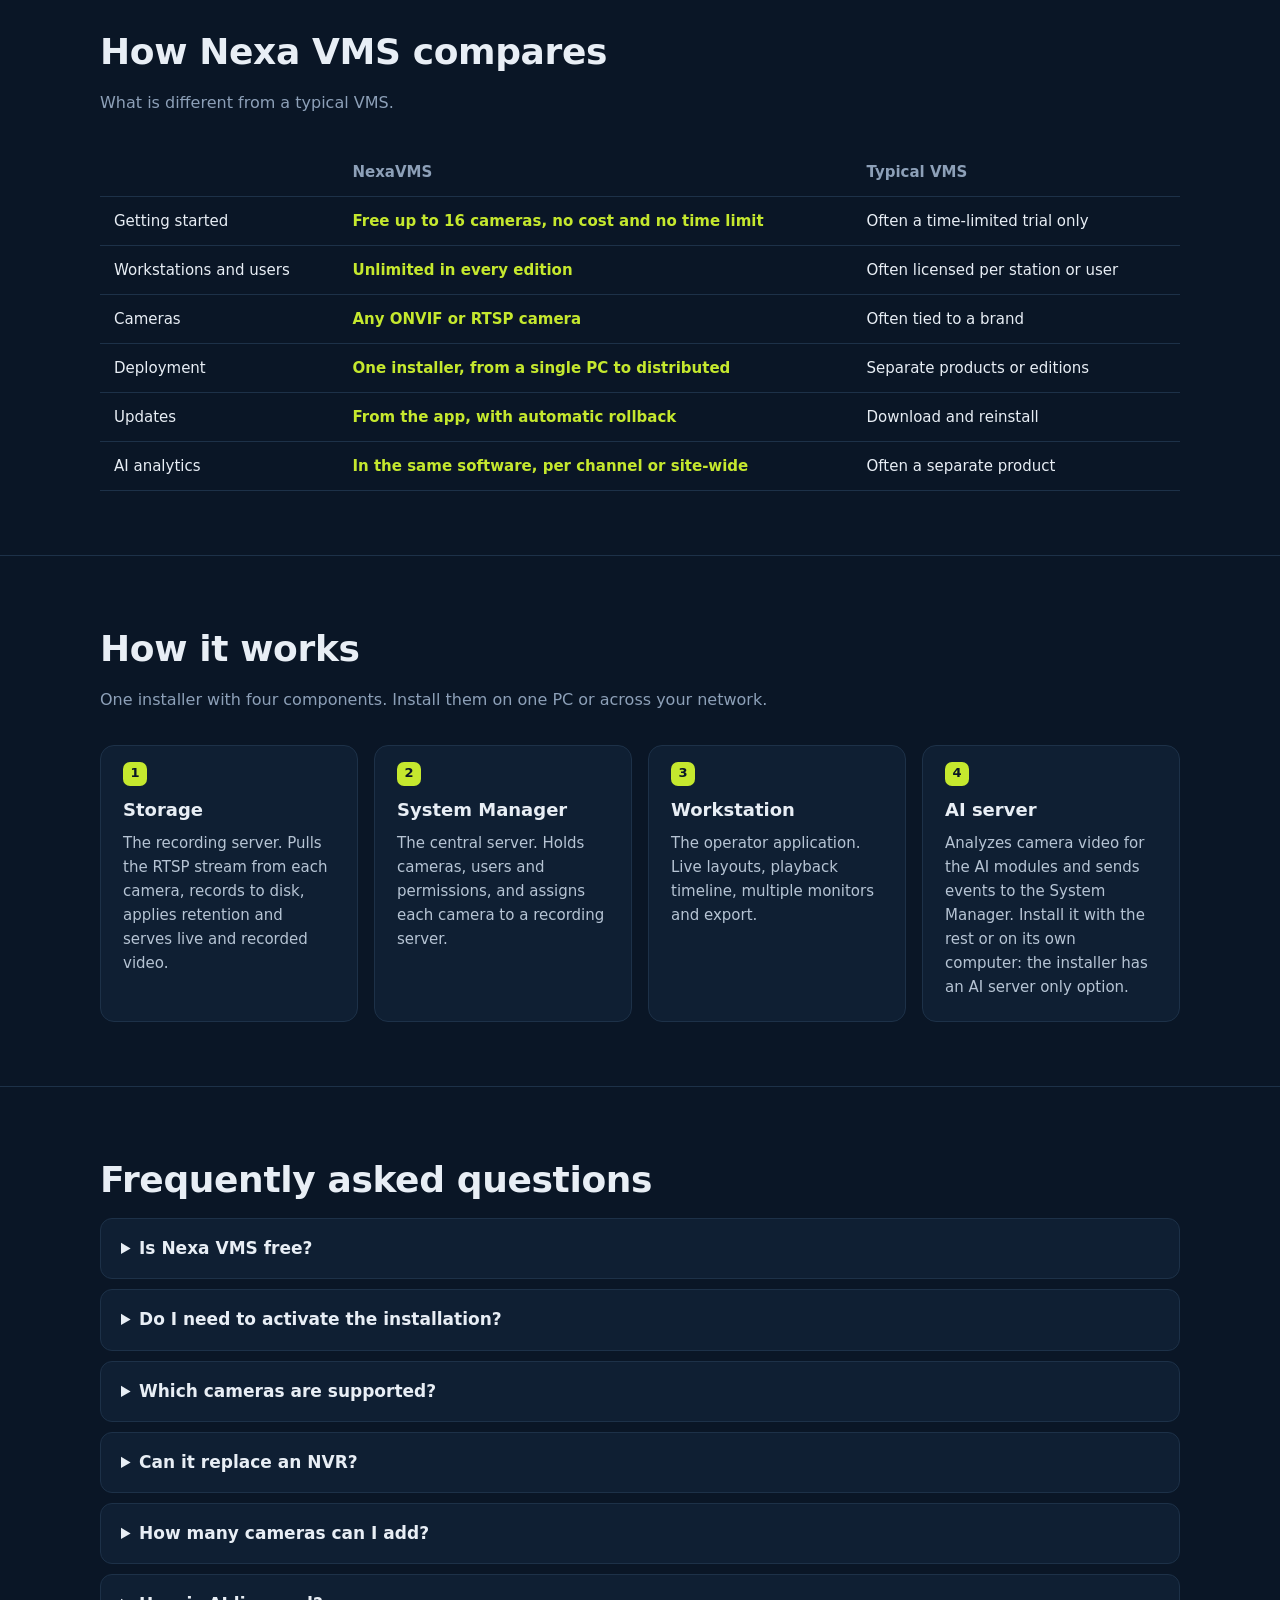
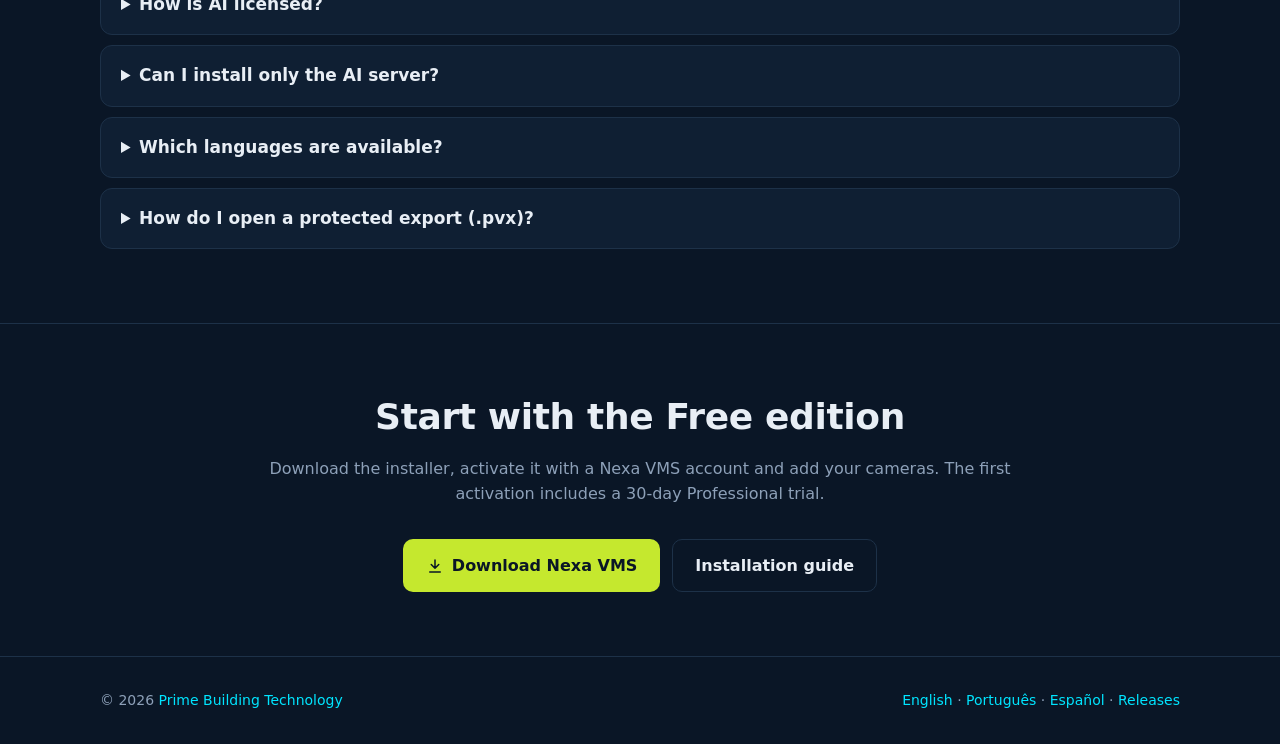
==== commit f51846be: "Versão 2.33.0 na página de downloads Co-Authored-By: Claude Opus 5.5 <noreply@anthropic.com>" ====
--- a/docs/index.html
+++ b/docs/index.html
@@ -32,7 +32,7 @@
   "applicationCategory": "SecurityApplication",
   "applicationSubCategory": "Video management software (VMS)",
   "operatingSystem": "Windows 10, Windows 11",
-  "softwareVersion": "2.32.2",
+  "softwareVersion": "2.33.0",
   "inLanguage": ["en", "pt-BR", "es"],
   "downloadUrl": "https://github.com/Daniel1ux/Prime-VMS-Public/releases/latest",
   "url": "https://daniel1ux.github.io/Prime-VMS-Public/",
@@ -80,7 +80,7 @@
     <div class="cta">
       <a class="btn btn-primary" href="https://github.com/Daniel1ux/Prime-VMS-Public/releases/latest"><svg viewBox="0 0 24 24" aria-hidden="true"><path d="M12 4v11M7 10l5 5 5-5M5 20h14"/></svg>Download for Windows</a>
       <a class="btn btn-ghost" href="#pricing">View plans</a>
-      <small>Version 2.32.2 · Windows 10 and 11, 64-bit · English, Português, Español</small>
+      <small>Version 2.33.0 · Windows 10 and 11, 64-bit · English, Português, Español</small>
     </div>
     <div class="trust">
       <span>Free up to 16 cameras</span><span>Any ONVIF or RTSP camera</span><span>Unlimited Workstations and users</span><span>Updates from the app</span>
